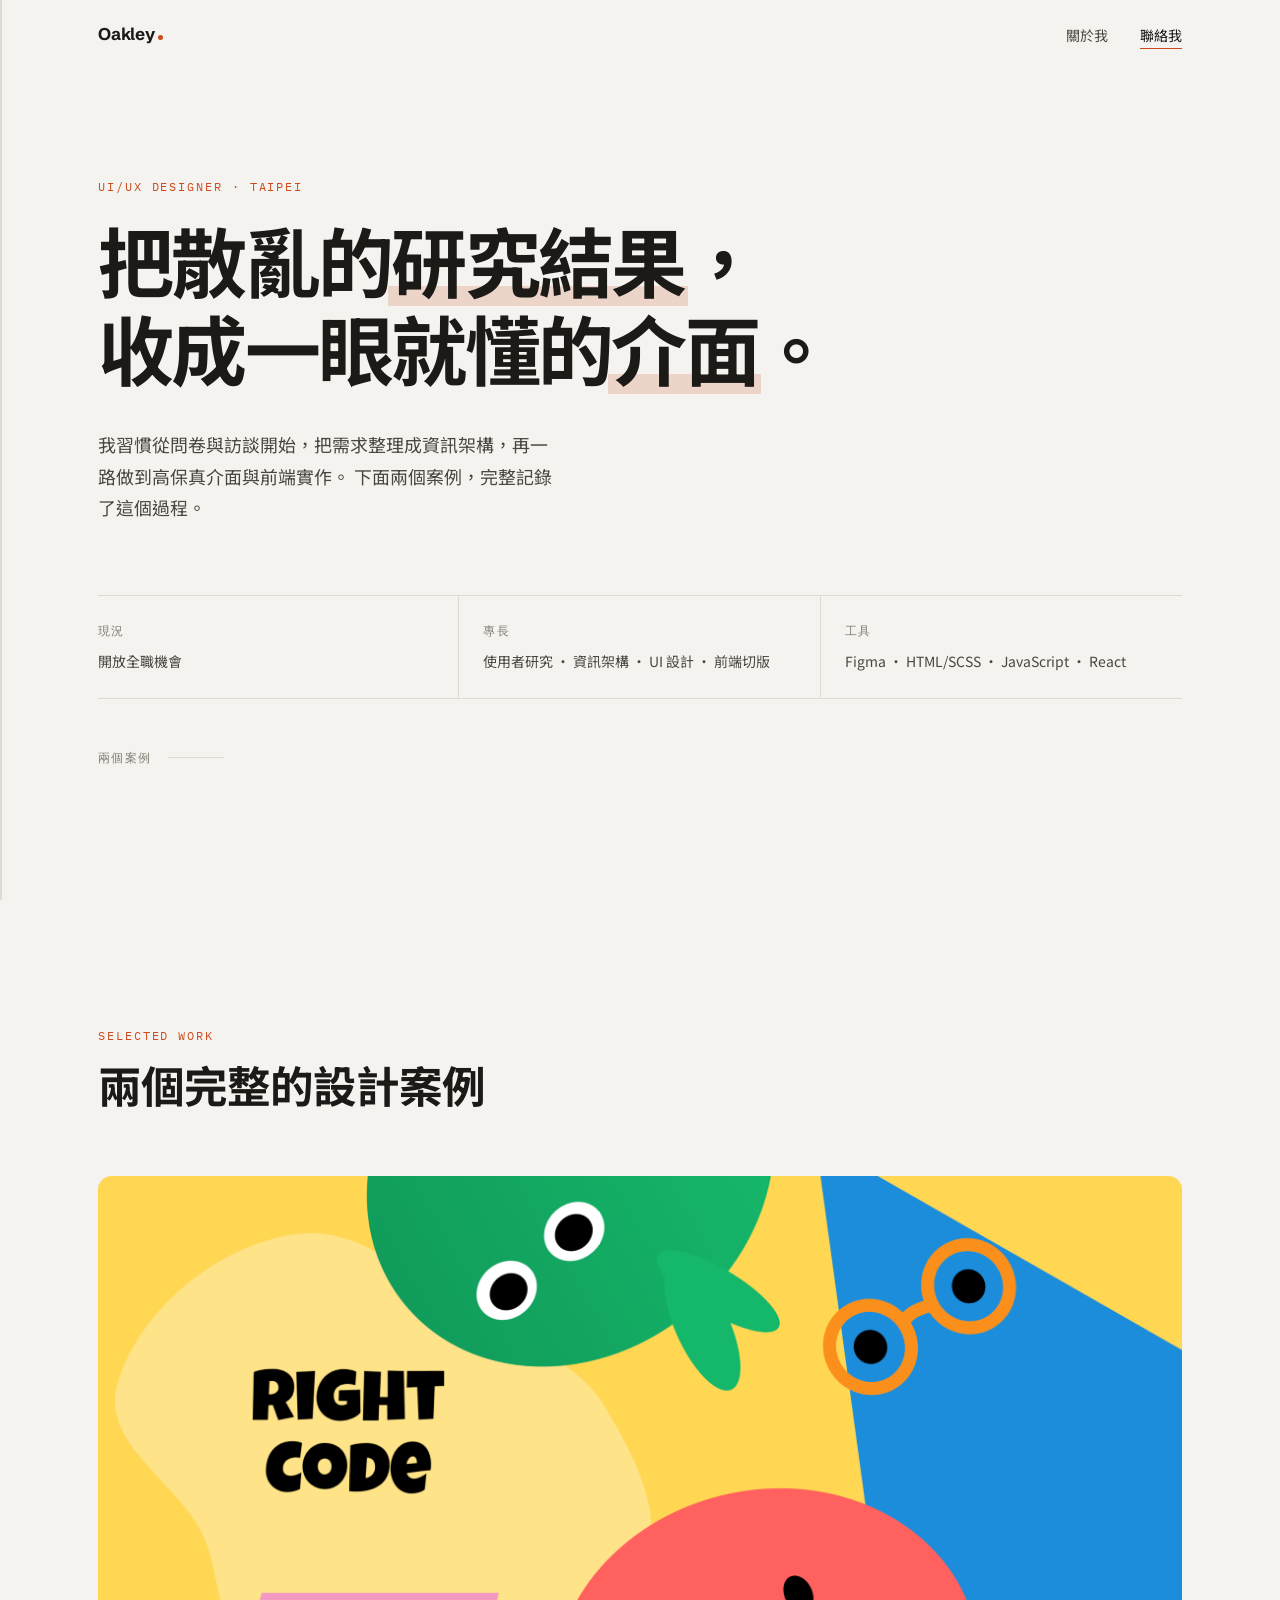
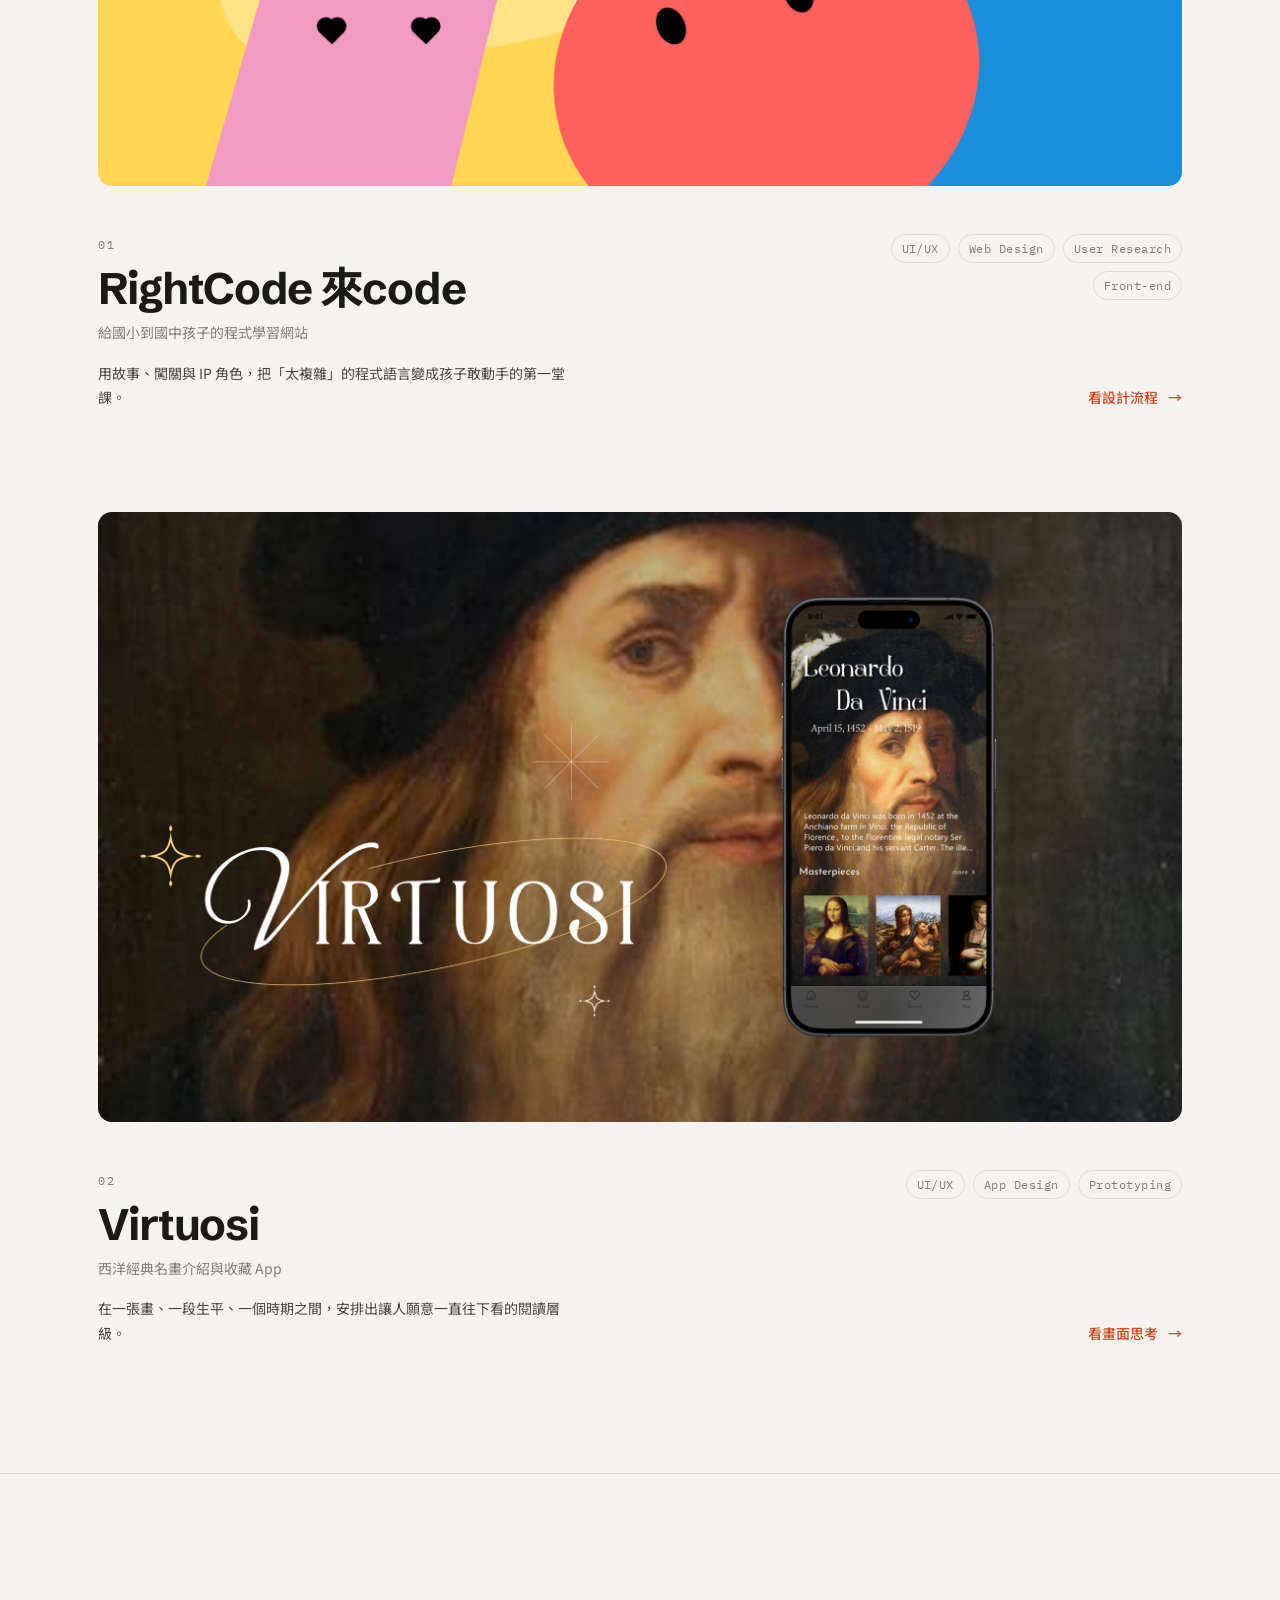
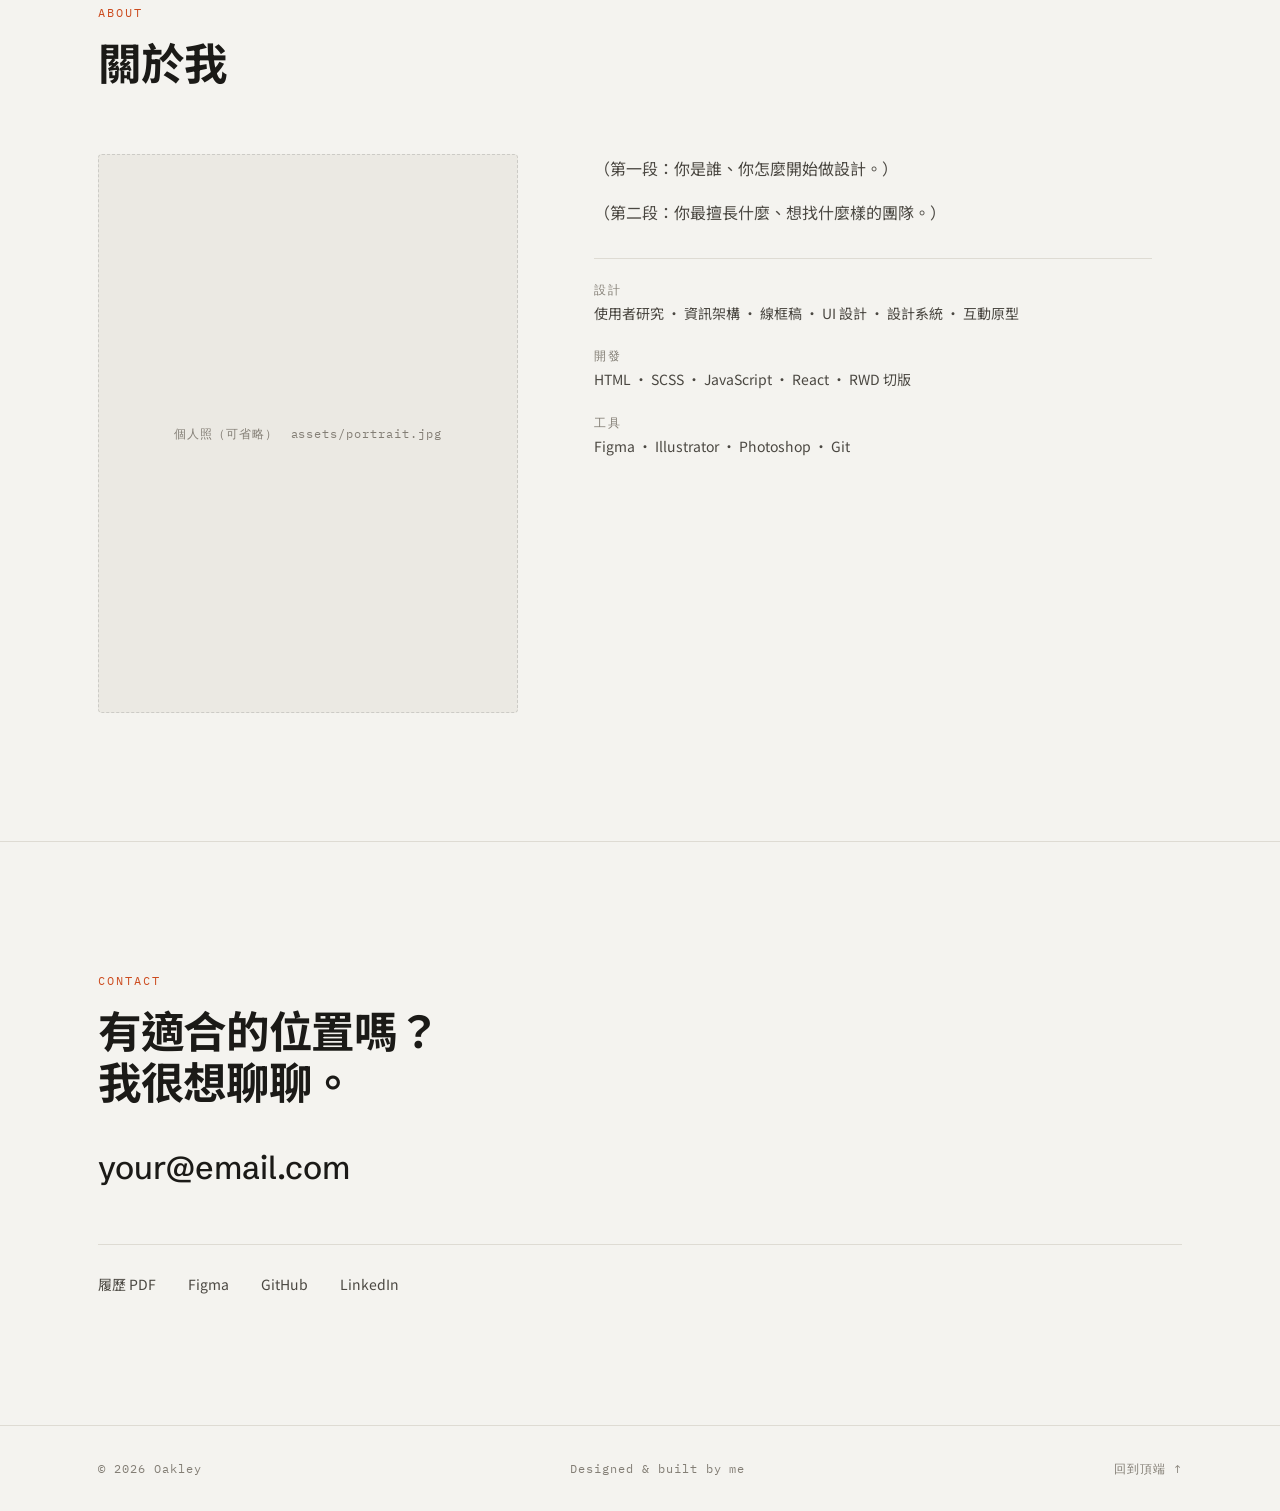
==== index.html @ 4dbbb1e9 "Initial commit: Oakley UI/UX portfolio site Co-Authored-By: Claude Sonnet 5 <noreply@anthropic.com>" ====
<!DOCTYPE html>
<html lang="zh-Hant">
<head>
<meta charset="UTF-8">
<meta name="viewport" content="width=device-width, initial-scale=1">
<title>Oakley — UI/UX Designer Portfolio</title>
<meta name="description" content="UI/UX 設計師作品集。RightCode 兒童程式學習網站、Virtuosi 世界名畫收藏 App。">

<!-- Open Graph（分享到 LINE / FB / 履歷連結時的預覽） -->
<meta property="og:title" content="Oakley — UI/UX Designer Portfolio">
<meta property="og:description" content="兩個從研究到介面的完整設計案例。">
<meta property="og:image" content="assets/og-cover.jpg">
<meta property="og:type" content="website">

<link rel="preconnect" href="https://fonts.googleapis.com">
<link rel="preconnect" href="https://fonts.gstatic.com" crossorigin>
<link href="https://fonts.googleapis.com/css2?family=IBM+Plex+Mono:wght@400;500&family=Noto+Sans+TC:wght@400;500;700&family=Schibsted+Grotesk:wght@400;500;700&display=swap" rel="stylesheet">
<link rel="stylesheet" href="styles.css">
</head>

<body id="top">

<a class="skip-link" href="#main">跳到主要內容</a>

<!-- 側邊捲動進度軌（手機版會變成頂端的細橫條） -->
<div class="rail" aria-hidden="true"><span class="rail__fill"></span></div>


<!-- ═══ 導覽列：Wordmark（回首頁）+ 關於我 + 聯絡我 ═══ -->
<header class="site-head">
  <div class="site-head__inner container">
    <a class="wordmark" href="index.html" aria-label="Oakley，回到首頁">Oakley<span class="wordmark__dot"></span></a>

    <nav class="nav" id="site-nav" aria-label="主要導覽">
      <ul class="nav__list">
        <li><a class="nav__link" href="#about">關於我</a></li>
        <li><a class="nav__link" href="#contact">聯絡我</a></li>
      </ul>
    </nav>

    <button class="nav-toggle" type="button" aria-expanded="false" aria-controls="site-nav" aria-label="開啟選單">
      <span class="nav-toggle__bar"></span>
      <span class="nav-toggle__bar"></span>
    </button>
  </div>
</header>


<main id="main">

  <!-- ═══ 01 HERO ═══ -->
  <section class="hero" id="hero">
    <div class="container">
      <p class="eyebrow">UI/UX Designer · Taipei</p>

      <h1 class="hero__title">
        把散亂的<span class="hero__em">研究結果</span>，<br>
        收成一眼就懂的<span class="hero__em">介面</span>。
      </h1>

      <p class="hero__lead">
        <!-- ✏️ 這段用你自己的話改寫，2 句話講完「你怎麼工作」 -->
        我習慣從問卷與訪談開始，把需求整理成資訊架構，再一路做到高保真介面與前端實作。
        下面兩個案例，完整記錄了這個過程。
      </p>

      <ul class="hero__meta">
        <li><span class="meta__k">現況</span><span class="meta__v">開放全職機會<!-- ✏️ --></span></li>
        <li><span class="meta__k">專長</span><span class="meta__v">使用者研究 · 資訊架構 · UI 設計 · 前端切版</span></li>
        <li><span class="meta__k">工具</span><span class="meta__v">Figma · HTML/SCSS · JavaScript · React</span></li>
      </ul>

      <a class="scroll-cue" href="#work">
        <span>兩個案例</span>
        <span class="scroll-cue__line" aria-hidden="true"></span>
      </a>
    </div>
  </section>


  <!--
    ═══ 02 專案區塊（核心）═══
    兩張大型預覽卡片，整張可點擊，直接導向獨立的專案頁。
  -->
  <section class="section work" id="work">
    <div class="container">
      <header class="section__head">
        <p class="eyebrow">Selected work</p>
        <h2 class="section__title">兩個完整的設計案例</h2>
      </header>

      <ul class="work__list">

        <!-- 卡片 1 → project-rightcode.html -->
        <li class="pcard" data-project="rightcode">
          <a class="pcard__link" href="project-rightcode.html">
            <div class="pcard__media">
              <div class="ph ph--16x9" data-ph="RightCode 首頁主視覺　assets/rightcode/hero.png">
                <img src="assets/rightcode/hero.png" alt="RightCode 首頁主視覺" loading="lazy">
              </div>
            </div>

            <div class="pcard__body">
              <div class="pcard__main">
                <p class="pcard__index">01</p>
                <h3 class="pcard__title">RightCode 來code</h3>
                <p class="pcard__sub">給國小到國中孩子的程式學習網站</p>
                <p class="pcard__desc">用故事、闖關與 IP 角色，把「太複雜」的程式語言變成孩子敢動手的第一堂課。</p>
              </div>

              <div class="pcard__aside">
                <ul class="tag-list">
                  <li class="tag">UI/UX</li>
                  <li class="tag">Web Design</li>
                  <li class="tag">User Research</li>
                  <li class="tag">Front-end</li>
                </ul>
                <span class="pcard__cta">看設計流程</span>
              </div>
            </div>
          </a>
        </li>

        <!-- 卡片 2 → project-virtuosi.html -->
        <li class="pcard" data-project="virtuosi">
          <a class="pcard__link" href="project-virtuosi.html">
            <div class="pcard__media">
              <div class="ph ph--16x9" data-ph="Virtuosi 主視覺　assets/virtuosi/hero.png">
                <img src="assets/virtuosi/hero.png" alt="Virtuosi 主視覺" loading="lazy">
              </div>
            </div>

            <div class="pcard__body">
              <div class="pcard__main">
                <p class="pcard__index">02</p>
                <h3 class="pcard__title">Virtuosi</h3>
                <p class="pcard__sub">西洋經典名畫介紹與收藏 App</p>
                <p class="pcard__desc">在一張畫、一段生平、一個時期之間，安排出讓人願意一直往下看的閱讀層級。</p>
              </div>

              <div class="pcard__aside">
                <ul class="tag-list">
                  <li class="tag">UI/UX</li>
                  <li class="tag">App Design</li>
                  <li class="tag">Prototyping</li>
                </ul>
                <span class="pcard__cta">看畫面思考</span>
              </div>
            </div>
          </a>
        </li>

      </ul>
    </div>
  </section>

 <!-- ═══ 03 關於我 ═══ -->
 <section class="section about" id="about">
  <div class="container">
    <header class="section__head">
      <p class="eyebrow">About</p>
      <h2 class="section__title">關於我</h2>
    </header>

    <div class="about__grid">
      <div class="about__portrait">
        <div class="ph ph--3x4" data-ph="個人照（可省略）　assets/portrait.jpg">
          <!-- <img src="assets/portrait.jpg" alt="Oakley"> -->
        </div>
      </div>

      <div class="about__text prose">
        <p><!-- ✏️ 第一段：你是誰、你怎麼開始做設計。 -->（第一段：你是誰、你怎麼開始做設計。）</p>
        <p><!-- ✏️ 第二段：你最擅長什麼、想找什麼樣的團隊。 -->（第二段：你最擅長什麼、想找什麼樣的團隊。）</p>

        <ul class="skill-list">
          <li class="skill-list__group">
            <h4>設計</h4>
            <p>使用者研究 · 資訊架構 · 線框稿 · UI 設計 · 設計系統 · 互動原型</p>
          </li>
          <li class="skill-list__group">
            <h4>開發</h4>
            <p>HTML · SCSS · JavaScript · React · RWD 切版</p>
          </li>
          <li class="skill-list__group">
            <h4>工具</h4>
            <p>Figma · Illustrator · Photoshop · Git</p>
          </li>
        </ul>
      </div>
    </div>
  </div>
</section>



  <!-- ═══ 04 聯絡我 ═══ -->
  <section class="section contact" id="contact">
    <div class="container">
      <p class="eyebrow">Contact</p>
      <h2 class="contact__title">有適合的位置嗎？<br>我很想聊聊。</h2>

      <a class="contact__mail" href="mailto:your@email.com">your@email.com<!-- ✏️ --></a>

      <ul class="contact__links">
        <li><a href="#" target="_blank" rel="noopener">履歷 PDF<!-- ✏️ --></a></li>
        <li><a href="#" target="_blank" rel="noopener">Figma<!-- ✏️ --></a></li>
        <li><a href="#" target="_blank" rel="noopener">GitHub<!-- ✏️ --></a></li>
        <li><a href="#" target="_blank" rel="noopener">LinkedIn<!-- ✏️ --></a></li>
      </ul>
    </div>
  </section>

</main>


<footer class="site-foot">
  <div class="container site-foot__inner">
    <p>© 2026 Oakley</p>
    <p>Designed &amp; built by me</p>
    <a class="to-top" href="#top">回到頂端 ↑</a>
  </div>
</footer>

<script src="main.js" defer></script>
</body>
</html>
---- styles.css ----
/* ============================================================
   Oakley Portfolio — styles.css
   多頁式架構：index.html / project-rightcode.html / project-virtuosi.html
   識別色：柿橘 #CC4B1E
   ============================================================ */

/* ---------- 1. Tokens ---------------------------------------- */
:root {
  /* 紙與墨 */
  --paper:        #F4F3EF;
  --paper-sunk:   #EBE9E3;
  --paper-card:   #FDFDFC;
  --ink:          #1B1A17;
  --ink-soft:     #4A4741;
  --ink-mute:     #837E75;
  --rule:         #DEDBD3;

  /* 識別色（全站唯一主色） */
  --accent:       #CC4B1E;
  --accent-ink:   #FFFFFF;

  /* 專案色：只用在進度軌與卡片 hover 的淡色疊層，
     不取代識別色。整站是白牆，畫框顏色由作品決定。 */
  --project:      var(--accent);

  --font-display: "Schibsted Grotesk", "Noto Sans TC", system-ui, sans-serif;
  --font-body:    "Noto Sans TC", "Schibsted Grotesk", system-ui, sans-serif;
  --font-mono:    "IBM Plex Mono", ui-monospace, monospace;

  --fs-display: clamp(2.5rem, 6.2vw, 4.75rem);
  --fs-h2:      clamp(1.75rem, 3.4vw, 2.75rem);
  --fs-h3:      clamp(1.375rem, 2.4vw, 2rem);
  --fs-h4:      1.125rem;
  --fs-body:    1rem;
  --fs-small:   0.875rem;
  --fs-mono:    0.75rem;

  --sp-1: 0.5rem;  --sp-2: 1rem;   --sp-3: 1.5rem;
  --sp-4: 2rem;    --sp-6: 3rem;   --sp-8: 4rem;
  --sp-12: 6rem;   --sp-16: 8rem;
  --section-y: clamp(4.5rem, 10vw, 9rem);

  --container: 1180px;
  --gutter: clamp(1.25rem, 5vw, 3rem);
  --head-h: 68px;

  --radius: 4px;
  --radius-lg: 14px;

  --ease: cubic-bezier(.22, .61, .36, 1);
  --ease-out: cubic-bezier(.16, 1, .3, 1);
  --dur: .45s;
}

[data-project="rightcode"] { --project: #228CDA; }
[data-project="virtuosi"]  { --project: #793F34; }


/* ---------- 2. Reset ----------------------------------------- */
*, *::before, *::after { box-sizing: border-box; }
* { margin: 0; }

html {
  -webkit-text-size-adjust: 100%;
  scroll-behavior: smooth;
  scroll-padding-top: calc(var(--head-h) + var(--sp-2));
}

body {
  background: var(--paper);
  color: var(--ink);
  font-family: var(--font-body);
  font-size: var(--fs-body);
  line-height: 1.75;
  -webkit-font-smoothing: antialiased;
  text-rendering: optimizeLegibility;
  overflow-x: hidden;
}

img, svg, video { display: block; max-width: 100%; height: auto; }
ul, ol { list-style: none; padding: 0; }
a { color: inherit; text-decoration: none; }
button { font: inherit; color: inherit; background: none; border: 0; cursor: pointer; }

h1, h2, h3, h4 {
  font-family: var(--font-display);
  font-weight: 700;
  line-height: 1.16;
  letter-spacing: -0.022em;
}


/* ---------- 3. Layout ---------------------------------------- */
.container {
  width: 100%;
  max-width: var(--container);
  margin-inline: auto;
  padding-inline: var(--gutter);
}

.section, .stage { padding-block: var(--section-y); }

.grid { display: grid; gap: var(--sp-4); }
@media (min-width: 768px) {
  .grid--2 { grid-template-columns: 1fr 1fr; gap: var(--sp-6); }
}

.eyebrow {
  font-family: var(--font-mono);
  font-size: var(--fs-mono);
  letter-spacing: 0.16em;
  text-transform: uppercase;
  color: var(--accent);
}

.prose { max-width: 62ch; color: var(--ink-soft); }
.prose > * + * { margin-top: var(--sp-2); }
.prose h4 {
  font-size: var(--fs-h4);
  color: var(--ink);
  margin-bottom: var(--sp-1);
}


/* ---------- 4. 側邊進度軌（signature） ------------------------ */
.rail {
  position: fixed;
  inset-block: 0;
  left: 0;
  width: 2px;
  background: var(--rule);
  z-index: 60;
  pointer-events: none;
}
.rail__fill {
  display: block;
  width: 100%;
  height: 100%;
  background: var(--project);
  transform: scaleY(var(--progress, 0));
  transform-origin: top;
  transition: background .6s var(--ease);
  will-change: transform;
}

@media (max-width: 900px) {
  .rail {
    inset-block: auto;
    top: 0; left: 0; right: 0;
    width: 100%; height: 2px;
  }
  .rail__fill {
    transform: scaleX(var(--progress, 0));
    transform-origin: left;
  }
}


/* ---------- 5. 導覽列 ---------------------------------------- */
.site-head {
  position: fixed;
  inset-inline: 0;
  top: 0;
  z-index: 50;
  border-bottom: 1px solid transparent;
  transition: background var(--dur) var(--ease), border-color var(--dur) var(--ease);
}
.site-head.is-stuck {
  background: color-mix(in srgb, var(--paper) 88%, transparent);
  backdrop-filter: blur(14px);
  -webkit-backdrop-filter: blur(14px);
  border-bottom-color: var(--rule);
}

.site-head__inner {
  height: var(--head-h);
  display: flex;
  align-items: center;
  justify-content: space-between;
  gap: var(--sp-3);
}

.wordmark {
  font-family: var(--font-display);
  font-weight: 700;
  font-size: 1.0625rem;
  letter-spacing: -0.01em;
  display: inline-flex;
  align-items: baseline;
  gap: 3px;
}
.wordmark__dot {
  width: 5px; height: 5px;
  border-radius: 50%;
  background: var(--accent);
  transition: transform var(--dur) var(--ease-out);
}
.wordmark:hover .wordmark__dot { transform: translateY(-4px) scale(1.3); }

.nav__list { display: flex; gap: var(--sp-4); }

.nav__link {
  position: relative;
  font-size: var(--fs-small);
  color: var(--ink-soft);
  padding-block: 4px;
  transition: color .3s var(--ease);
}
.nav__link::after {
  content: "";
  position: absolute;
  left: 0; bottom: 0;
  width: 100%; height: 1px;
  background: currentColor;
  transform: scaleX(0);
  transform-origin: right;
  transition: transform .4s var(--ease-out);
}
.nav__link:hover { color: var(--ink); }
.nav__link:hover::after { transform: scaleX(1); transform-origin: left; }
.nav__link.is-active { color: var(--ink); }
.nav__link.is-active::after { transform: scaleX(1); background: var(--accent); }

.nav-toggle { display: none; width: 40px; height: 40px; margin-right: -8px; position: relative; }
.nav-toggle__bar {
  position: absolute;
  left: 9px;
  width: 22px; height: 1.5px;
  background: var(--ink);
  transition: transform .4s var(--ease-out);
}
.nav-toggle__bar:nth-child(1) { top: 17px; }
.nav-toggle__bar:nth-child(2) { top: 23px; }
.nav-toggle[aria-expanded="true"] .nav-toggle__bar:nth-child(1) { transform: translateY(3px) rotate(45deg); }
.nav-toggle[aria-expanded="true"] .nav-toggle__bar:nth-child(2) { transform: translateY(-3px) rotate(-45deg); }

@media (max-width: 700px) {
  .nav-toggle { display: block; }
  .nav {
    position: fixed;
    inset: var(--head-h) 0 auto 0;
    background: var(--paper);
    border-bottom: 1px solid var(--rule);
    padding: var(--sp-2) var(--gutter) var(--sp-4);
    clip-path: inset(0 0 100% 0);
    transition: clip-path .5s var(--ease-out);
  }
  .nav.is-open { clip-path: inset(0 0 0 0); }
  .nav__list { flex-direction: column; gap: 0; }
  .nav__link {
    display: block;
    font-size: 1.25rem;
    font-family: var(--font-display);
    font-weight: 500;
    padding-block: var(--sp-2);
    border-bottom: 1px solid var(--rule);
  }
  .nav__link::after { display: none; }
}

/* 專案頁的「← 回到首頁」 */
.back-link {
  display: inline-flex;
  align-items: center;
  gap: 10px;
  font-size: var(--fs-small);
  color: var(--ink-soft);
  transition: color .3s var(--ease);
}
.back-link__arrow {
  display: inline-block;
  transition: transform .4s var(--ease-out);
}
.back-link:hover { color: var(--ink); }
.back-link:hover .back-link__arrow { transform: translateX(-5px); }

.head-tail {
  font-family: var(--font-mono);
  font-size: var(--fs-mono);
  letter-spacing: .14em;
  text-transform: uppercase;
  color: var(--ink-mute);
}
@media (max-width: 560px) { .head-tail { display: none; } }


/* ---------- 6. Hero（首頁） ---------------------------------- */
.hero {
  padding-top: calc(var(--head-h) + clamp(3rem, 12vh, 7rem));
  padding-bottom: var(--section-y);
}

.hero__title {
  font-size: var(--fs-display);
  margin-top: var(--sp-3);
  max-width: 16ch;
  letter-spacing: -0.035em;
  position: relative;
  z-index: 0;
}

.hero__em { position: relative; white-space: nowrap; }
.hero__em::after {
  content: "";
  position: absolute;
  left: -.04em; right: -.04em;
  bottom: .08em;
  height: .26em;
  background: var(--accent);
  opacity: .18;
  z-index: -1;
}

.hero__lead {
  margin-top: var(--sp-4);
  max-width: 46ch;
  color: var(--ink-soft);
  font-size: clamp(1rem, 1.4vw, 1.125rem);
}

.hero__meta {
  margin-top: clamp(2.5rem, 6vw, 4.5rem);
  border-top: 1px solid var(--rule);
}
.hero__meta li {
  display: grid;
  grid-template-columns: 5.5rem 1fr;
  gap: var(--sp-2);
  align-items: baseline;
  padding-block: var(--sp-2);
  border-bottom: 1px solid var(--rule);
}
.meta__k {
  font-family: var(--font-mono);
  font-size: var(--fs-mono);
  letter-spacing: .1em;
  text-transform: uppercase;
  color: var(--ink-mute);
}
.meta__v { font-size: var(--fs-small); color: var(--ink-soft); }

@media (min-width: 900px) {
  .hero__meta {
    display: grid;
    grid-template-columns: repeat(3, 1fr);
    border-bottom: 1px solid var(--rule);
  }
  .hero__meta li {
    grid-template-columns: 1fr;
    gap: var(--sp-1);
    border-bottom: 0;
    border-right: 1px solid var(--rule);
    padding: var(--sp-3) var(--sp-3) var(--sp-3) 0;
  }
  .hero__meta li + li { padding-left: var(--sp-3); }
  .hero__meta li:last-child { border-right: 0; }
}

.scroll-cue {
  display: inline-flex;
  align-items: center;
  gap: var(--sp-2);
  margin-top: var(--sp-6);
  font-family: var(--font-mono);
  font-size: var(--fs-mono);
  letter-spacing: .12em;
  text-transform: uppercase;
  color: var(--ink-mute);
  transition: color .3s var(--ease);
}
.scroll-cue__line {
  width: 56px; height: 1px;
  background: var(--rule);
  position: relative;
  overflow: hidden;
}
.scroll-cue__line::after {
  content: "";
  position: absolute; inset: 0;
  background: var(--accent);
  transform: translateX(-100%);
  animation: cue 2.6s var(--ease) infinite;
}
.scroll-cue:hover { color: var(--ink); }
@keyframes cue {
  0%   { transform: translateX(-100%); }
  55%  { transform: translateX(0); }
  100% { transform: translateX(100%); }
}


/* ---------- 7. 區塊標題 -------------------------------------- */
.section__head { margin-bottom: clamp(2.5rem, 5vw, 4rem); }
.section__title { font-size: var(--fs-h2); margin-top: var(--sp-2); }


/* ---------- 8. 首頁：大型專案預覽卡片 ------------------------ */
.work__list { display: grid; gap: clamp(3.5rem, 8vw, 7rem); }

.pcard { position: relative; }

.pcard__link {
  display: block;
  /* 讓整張卡片都可點擊 */
}

/* 圖片區：寬幅、電影感 */
.pcard__media {
  position: relative;
  overflow: hidden;
  border-radius: var(--radius-lg);
  background: var(--paper-sunk);
}
.pcard__media::after {
  content: "";
  position: absolute; inset: 0;
  background: var(--project);
  opacity: 0;
  mix-blend-mode: multiply;
  transition: opacity .55s var(--ease);
  pointer-events: none;
}
.pcard__media > * {
  transition: transform .85s var(--ease-out);
  will-change: transform;
}

/* 文字列：左邊編號＋標題，右邊標籤＋箭頭 */
.pcard__body {
  display: grid;
  gap: var(--sp-3);
  padding-top: var(--sp-3);
  margin-top: var(--sp-3);
}
@media (min-width: 860px) {
  .pcard__body {
    /* 固定比例，不用 auto——auto 會讓欄寬跟著各卡自己的標籤數量跑，
       兩張卡片的欄位切分就會對不齊。 */
    grid-template-columns: minmax(0, 2fr) minmax(0, 1fr);
    align-items: stretch;
    gap: var(--sp-6);
  }
  /* 標籤靠上、CTA 靠下，兩張卡片的箭頭才會落在同一條水平線上 */
  .pcard__aside {
    display: flex;
    flex-direction: column;
    align-items: flex-end;
    justify-content: space-between;
    text-align: right;
  }
}

.pcard__index {
  font-family: var(--font-mono);
  font-size: var(--fs-mono);
  letter-spacing: .14em;
  color: var(--ink-mute);
  transition: color .4s var(--ease);
}
.pcard__title {
  font-size: clamp(1.75rem, 3.6vw, 2.75rem);
  margin-top: var(--sp-1);
  letter-spacing: -0.03em;
}
.pcard__sub {
  font-size: var(--fs-small);
  color: var(--ink-mute);
  margin-top: 6px;
}
.pcard__desc {
  margin-top: var(--sp-2);
  color: var(--ink-soft);
  font-size: var(--fs-small);
  /* 用 em 不用 ch：ch 是「0」的字寬，中文字體下會比預期窄很多，
     44ch 實際只有 24 個中文字，卡片左欄會空一大半。1em ≈ 1 個中文字。 */
  max-width: 34em;
}

.tag-list {
  display: flex;
  flex-wrap: wrap;
  gap: var(--sp-1);
}
@media (min-width: 860px) { .tag-list { justify-content: flex-end; } }
.tag {
  font-family: var(--font-mono);
  font-size: var(--fs-mono);
  letter-spacing: .04em;
  color: var(--ink-mute);
  border: 1px solid var(--rule);
  border-radius: 999px;
  padding: 3px 10px;
  white-space: nowrap;
  transition: border-color .4s var(--ease), color .4s var(--ease);
}

.pcard__cta {
  display: inline-flex;
  align-items: center;
  gap: 10px;
  margin-top: var(--sp-3);
  font-size: var(--fs-small);
  font-weight: 500;
  color: var(--accent);
}
.pcard__cta::after {
  content: "→";
  transition: transform .45s var(--ease-out);
}

/* 微互動：五件事同時發生，但每件幅度都很小 */
@media (hover: hover) {
  .pcard__link:hover .pcard__media > * { transform: scale(1.04); }
  .pcard__link:hover .pcard__media::after { opacity: .08; }
  .pcard__link:hover .pcard__index { color: var(--project); }
  .pcard__link:hover .pcard__cta::after { transform: translateX(7px); }
  .pcard__link:hover .tag {
    border-color: color-mix(in srgb, var(--project) 40%, var(--rule));
    color: var(--ink-soft);
  }
}
.pcard__link:focus-visible { outline-offset: 8px; }


/* ---------- 9. 按鈕 ------------------------------------------ */
.btn-row {
  display: flex;
  flex-wrap: wrap;
  gap: var(--sp-2);
  margin-top: var(--sp-4);
}

.btn {
  position: relative;
  display: inline-flex;
  align-items: center;
  gap: 8px;
  padding: 0.75rem 1.5rem;
  border-radius: 999px;
  font-size: var(--fs-small);
  font-weight: 500;
  overflow: hidden;
  isolation: isolate;
  transition: color .4s var(--ease), border-color .4s var(--ease), transform .3s var(--ease-out);
}
.btn::before {
  content: "";
  position: absolute; inset: 0;
  background: var(--ink);
  transform: translateY(101%);
  transition: transform .5s var(--ease-out);
  z-index: -1;
}

.btn--ghost { background: var(--accent); color: var(--accent-ink); }
.btn--solid { border: 1px solid var(--rule); color: var(--ink); }

@media (hover: hover) {
  .btn:hover::before { transform: translateY(0); }
  .btn:hover { color: var(--paper); border-color: transparent; }
  .btn:active { transform: scale(.98); }
}


/* ---------- 10. 關於我 --------------------------------------- */
.about { border-top: 1px solid var(--rule); }

.about__grid { display: grid; gap: var(--sp-6); }
@media (min-width: 860px) {
  .about__grid { grid-template-columns: 5fr 7fr; gap: clamp(3rem, 6vw, 5rem); }
}

.skill-list {
  display: grid;
  gap: var(--sp-3);
  margin-top: var(--sp-4);
  border-top: 1px solid var(--rule);
  padding-top: var(--sp-3);
}
.skill-list__group h4 {
  font-family: var(--font-mono);
  font-size: var(--fs-mono);
  font-weight: 500;
  letter-spacing: .14em;
  text-transform: uppercase;
  color: var(--ink-mute);
  margin-bottom: 4px;
}
.skill-list__group p { font-size: var(--fs-small); color: var(--ink-soft); }


/* ---------- 11. 聯絡 ----------------------------------------- */
.contact { border-top: 1px solid var(--rule); }
.contact__title {
  font-size: var(--fs-h2);
  margin-top: var(--sp-2);
  letter-spacing: -0.03em;
}
.contact__mail {
  display: inline-block;
  margin-top: var(--sp-4);
  font-family: var(--font-display);
  font-size: clamp(1.25rem, 3vw, 2rem);
  font-weight: 500;
  position: relative;
}
.contact__mail::after {
  content: "";
  position: absolute;
  left: 0; bottom: -2px;
  width: 100%; height: 1px;
  background: var(--accent);
  transform: scaleX(0);
  transform-origin: right;
  transition: transform .5s var(--ease-out);
}
.contact__mail:hover::after { transform: scaleX(1); transform-origin: left; }

.contact__links {
  display: flex;
  flex-wrap: wrap;
  gap: var(--sp-4);
  margin-top: var(--sp-6);
  padding-top: var(--sp-3);
  border-top: 1px solid var(--rule);
}
.contact__links a {
  font-size: var(--fs-small);
  color: var(--ink-soft);
  transition: color .3s var(--ease);
}
.contact__links a:hover { color: var(--accent); }


/* ---------- 12. 頁尾 ----------------------------------------- */
.site-foot {
  border-top: 1px solid var(--rule);
  padding-block: var(--sp-4);
}
.site-foot__inner {
  display: flex;
  flex-wrap: wrap;
  gap: var(--sp-2) var(--sp-4);
  align-items: center;
  justify-content: space-between;
  font-family: var(--font-mono);
  font-size: var(--fs-mono);
  letter-spacing: .08em;
  color: var(--ink-mute);
}
.to-top { transition: color .3s var(--ease); }
.to-top:hover { color: var(--accent); }


/* ============================================================
   13. 專案頁：頁首與階段骨架
   ============================================================ */
.page-hero {
  padding-top: calc(var(--head-h) + clamp(2.5rem, 9vh, 5rem));
  padding-bottom: var(--sp-8);
}
.page-hero__title {
  font-size: var(--fs-display);
  margin-top: var(--sp-3);
  letter-spacing: -0.035em;
}
.page-hero__tagline {
  margin-top: var(--sp-2);
  color: var(--ink-soft);
  font-size: clamp(1rem, 1.6vw, 1.25rem);
  max-width: 46ch;
}
.page-hero__cover { margin-top: clamp(2rem, 5vw, 3.5rem); }

/* 事實欄 */
.factbar {
  display: grid;
  grid-template-columns: repeat(2, 1fr);
  margin-top: clamp(2rem, 5vw, 3rem);
  border-top: 1px solid var(--rule);
  border-bottom: 1px solid var(--rule);
}
@media (min-width: 860px) { .factbar { grid-template-columns: repeat(4, 1fr); } }
.factbar__item {
  padding: var(--sp-3) var(--sp-3) var(--sp-3) 0;
  border-right: 1px solid var(--rule);
}
.factbar__item + .factbar__item { padding-left: var(--sp-3); }
.factbar__item:nth-child(2n) { border-right: 0; }
@media (min-width: 860px) {
  .factbar__item:nth-child(2n) { border-right: 1px solid var(--rule); }
  .factbar__item:last-child { border-right: 0; }
}
.factbar dt {
  font-family: var(--font-mono);
  font-size: var(--fs-mono);
  letter-spacing: .1em;
  text-transform: uppercase;
  color: var(--ink-mute);
}
.factbar dd { font-size: var(--fs-small); color: var(--ink-soft); margin-top: 4px; }

/* 階段區塊 */
.stage { border-top: 1px solid var(--rule); }
.stage__head { margin-bottom: clamp(2rem, 4vw, 3rem); }
.stage__num {
  font-family: var(--font-mono);
  font-size: var(--fs-mono);
  letter-spacing: .14em;
  color: var(--accent);
}
.stage__title { font-size: var(--fs-h3); margin-top: var(--sp-1); }
.stage__lead {
  margin-top: var(--sp-2);
  color: var(--ink-soft);
  max-width: 52ch;
}

/* 頁尾導覽（上一個／下一個專案） */
.page-nav {
  border-top: 1px solid var(--rule);
  padding-block: clamp(3rem, 7vw, 5rem);
}
.page-nav__inner {
  display: flex;
  flex-wrap: wrap;
  gap: var(--sp-3);
  align-items: center;
  justify-content: space-between;
}
.page-nav__next {
  font-family: var(--font-display);
  font-size: var(--fs-h3);
  font-weight: 700;
  letter-spacing: -0.025em;
  display: inline-flex;
  align-items: center;
  gap: var(--sp-2);
}
.page-nav__next::after {
  content: "→";
  font-size: .7em;
  transition: transform .45s var(--ease-out);
}
.page-nav__next:hover::after { transform: translateX(8px); }


/* ============================================================
   14. 專案頁內容元件
   ============================================================ */

/* 數據列 */
.stat-row {
  display: grid;
  gap: var(--sp-3);
  margin-top: var(--sp-6);
  border-top: 1px solid var(--rule);
}
@media (min-width: 700px) {
  .stat-row { grid-template-columns: repeat(3, 1fr); gap: 0; }
  .stat { border-right: 1px solid var(--rule); padding-right: var(--sp-3); }
  .stat + .stat { padding-left: var(--sp-3); }
  .stat:last-child { border-right: 0; }
}
.stat { padding-top: var(--sp-3); }
.stat__num {
  font-family: var(--font-display);
  font-size: clamp(2.25rem, 5vw, 3.5rem);
  font-weight: 700;
  line-height: 1;
  letter-spacing: -0.04em;
  color: var(--accent);
}
.stat__label {
  margin-top: var(--sp-1);
  font-size: var(--fs-small);
  color: var(--ink-soft);
}

/* 引言 */
.pull-quote {
  margin-top: var(--sp-6);
  padding-left: var(--sp-3);
  border-left: 2px solid var(--accent);
  font-family: var(--font-display);
  font-size: clamp(1.25rem, 2.6vw, 1.75rem);
  font-weight: 500;
  line-height: 1.5;
  letter-spacing: -0.02em;
  max-width: 30ch;
}

/* 圖說 */
.figure { margin-block: var(--sp-4); }
.figure--wide { margin-block: clamp(2rem, 5vw, 3.5rem); }
figcaption {
  font-size: var(--fs-small);
  color: var(--ink-mute);
  margin-top: var(--sp-2);
  max-width: 62ch;
}
.figcap__tag {
  font-family: var(--font-mono);
  font-size: var(--fs-mono);
  letter-spacing: .1em;
  text-transform: uppercase;
  border: 1px solid var(--rule);
  border-radius: 999px;
  padding: 2px 8px;
  margin-right: 8px;
  color: var(--ink-mute);
}
.figcap__tag--on {
  border-color: var(--accent);
  color: var(--accent);
}

/* 人物誌 */
.persona {
  display: grid;
  gap: var(--sp-3);
  padding-top: var(--sp-3);
  border-top: 1px solid var(--rule);
}
@media (min-width: 560px) {
  .persona { grid-template-columns: 96px 1fr; gap: var(--sp-3); }
}
.persona__avatar { border-radius: 50%; overflow: hidden; }
.persona__avatar::after { font-size: 10px; }
.persona__name { font-size: var(--fs-h4); }
.persona__role { font-size: var(--fs-small); color: var(--ink-mute); }
.persona__points {
  margin-top: var(--sp-2);
  display: grid;
  gap: 6px;
  font-size: var(--fs-small);
  color: var(--ink-soft);
}
.persona__points li { padding-left: 1.1em; position: relative; }
.persona__points li::before {
  content: "—";
  position: absolute;
  left: 0;
  color: var(--ink-mute);
}

/* 設計原則三支柱 */
.pillars { display: grid; gap: var(--sp-4); margin-top: var(--sp-6); }
@media (min-width: 860px) { .pillars { grid-template-columns: repeat(3, 1fr); gap: var(--sp-6); } }
.pillar { padding-top: var(--sp-3); border-top: 1px solid var(--rule); }
.pillar__num {
  font-family: var(--font-mono);
  font-size: var(--fs-mono);
  letter-spacing: .14em;
  color: var(--accent);
}
.pillar__title { font-size: var(--fs-h4); margin-block: var(--sp-1) var(--sp-2); }
.pillar p { font-size: var(--fs-small); color: var(--ink-soft); }

/* 初版 vs 定版 */
.compare { display: grid; gap: var(--sp-4); }
@media (min-width: 768px) { .compare { grid-template-columns: 1fr 1fr; gap: var(--sp-6); } }

/* 四次改版：橫向並列 */
.iteration {
  display: grid;
  gap: var(--sp-3);
  margin-top: var(--sp-4);
  /* 手機用 2×2，四個版本仍在同一個畫面裡可以互相比較；
     單欄堆疊會變成近 5000px 的捲動，反而看不出演進。 */
  grid-template-columns: 1fr 1fr;
}
@media (min-width: 700px) { .iteration { grid-template-columns: repeat(4, 1fr); } }
.iteration__step { display: flex; flex-direction: column; }
.iteration__label {
  font-family: var(--font-mono);
  font-size: var(--fs-mono);
  letter-spacing: .14em;
  text-transform: uppercase;
  color: var(--accent);
  margin-top: var(--sp-2);
}
.iteration__note {
  font-size: var(--fs-small);
  color: var(--ink-soft);
  margin-top: 6px;
}

/* 最終介面圖廊 */
.gallery { display: grid; gap: var(--sp-4); }
@media (min-width: 768px) {
  .gallery { grid-template-columns: 1fr 1fr; gap: var(--sp-6); }
  .gallery__item--wide { grid-column: 1 / -1; }
}
.gallery .figure { margin: 0; }

/* 資訊層級標註對照（Virtuosi 核心版型） */
.anno {
  display: grid;
  gap: var(--sp-4);
  padding-block: clamp(2rem, 5vw, 3.5rem);
  border-top: 1px solid var(--rule);
}
@media (min-width: 860px) {
  .anno {
    grid-template-columns: minmax(0, 5fr) minmax(0, 7fr);
    gap: clamp(2.5rem, 5vw, 4.5rem);
    align-items: center;
  }
  /* 反向時同步對調欄寬，手機截圖才不會跑到寬的那一欄 */
  .anno--reverse { grid-template-columns: minmax(0, 7fr) minmax(0, 5fr); }
  .anno--reverse .anno__media { order: 2; }
}
.anno__media { max-width: 320px; }
@media (min-width: 860px) { .anno__media { max-width: 380px; } }
.anno__title { font-size: var(--fs-h4); margin-bottom: var(--sp-3); }
.anno__list { display: grid; gap: var(--sp-3); }
.anno__list li {
  display: grid;
  grid-template-columns: 26px 1fr;
  gap: var(--sp-2);
  align-items: start;
  font-size: var(--fs-small);
  color: var(--ink-soft);
}
.anno__n {
  display: grid;
  place-items: center;
  width: 24px; height: 24px;
  border-radius: 50%;
  border: 1px solid var(--accent);
  color: var(--accent);
  font-family: var(--font-mono);
  font-size: 11px;
  line-height: 1;
  margin-top: 3px;
}
.anno__list strong { color: var(--ink); font-weight: 500; }

/* 功能特色列 */
.feature-row { display: grid; gap: var(--sp-4); margin-top: var(--sp-6); }
@media (min-width: 860px) { .feature-row { grid-template-columns: repeat(3, 1fr); gap: var(--sp-6); } }
.feature { padding-top: var(--sp-3); border-top: 1px solid var(--rule); }
.feature h4 { font-size: var(--fs-h4); margin-bottom: var(--sp-1); }
.feature p { font-size: var(--fs-small); color: var(--ink-soft); }

/* 色票 */
.swatches {
  display: flex;
  flex-wrap: wrap;
  gap: var(--sp-3);
  margin-top: var(--sp-4);
}
.swatch { display: grid; gap: var(--sp-1); }
.swatch__chip {
  display: block;
  width: 84px; height: 84px;
  border-radius: var(--radius);
  background: var(--sw);
  border: 1px solid color-mix(in srgb, var(--ink) 10%, transparent);
}
.swatch__hex {
  font-family: var(--font-mono);
  font-size: var(--fs-mono);
  color: var(--ink-mute);
  letter-spacing: .04em;
}

.subhead {
  font-size: var(--fs-h4);
  margin-top: var(--sp-6);
  margin-bottom: var(--sp-2);
}


/* ---- 互動原型（Figma embed，點擊才載入）-------------------- */
.proto {
  position: relative;
  width: 100%;
  max-width: 440px;
  margin: var(--sp-6) auto 0;
  /* 實測 460×900 時手機幾乎填滿 Figma 的檢視框，黑邊最少 */
  aspect-ratio: 1 / 1.96;
  border-radius: var(--radius-lg);
  overflow: hidden;
  background: var(--ink);
}

.proto iframe {
  display: block;
  width: 100%;
  height: 100%;
  border: 0;
}

.proto__launch {
  position: absolute;
  inset: 0;
  padding: 0;
  display: block;
  cursor: pointer;
  overflow: hidden;
}
.proto__poster {
  position: absolute;
  inset: 0;
  width: 100%;
  height: 100%;
  object-fit: cover;
  transition: transform .7s var(--ease-out), filter .5s var(--ease);
  filter: saturate(.9) brightness(.86);
}
.proto__overlay {
  position: absolute;
  inset: 0;
  display: grid;
  place-content: center;
  justify-items: center;
  gap: 6px;
  color: #fff;
  text-shadow: 0 1px 12px rgb(0 0 0 / .5);
}
.proto__play {
  width: 58px; height: 58px;
  border-radius: 50%;
  border: 1.5px solid rgb(255 255 255 / .85);
  background: rgb(0 0 0 / .28);
  backdrop-filter: blur(3px);
  -webkit-backdrop-filter: blur(3px);
  display: grid;
  place-items: center;
  margin-bottom: var(--sp-1);
  transition: transform .45s var(--ease-out), background .45s var(--ease);
}
/* 用 CSS 畫三角形，不依賴字型或圖檔 */
.proto__play::after {
  content: "";
  border-style: solid;
  border-width: 9px 0 9px 14px;
  border-color: transparent transparent transparent #fff;
  margin-left: 4px;
}
.proto__label { font-size: var(--fs-small); font-weight: 500; }
.proto__note {
  font-family: var(--font-mono);
  font-size: 11px;
  letter-spacing: .08em;
  opacity: .8;
}

@media (hover: hover) {
  .proto__launch:hover .proto__poster { transform: scale(1.04); filter: saturate(1) brightness(.78); }
  .proto__launch:hover .proto__play { transform: scale(1.08); background: rgb(0 0 0 / .42); }
}
.proto__launch:focus-visible { outline: 2px solid var(--accent); outline-offset: -4px; }

/* 字型清單：規範圖的文字版，補上「實際用在哪裡」 */
.fontlist {
  margin-top: var(--sp-3);
  border-top: 1px solid var(--rule);
}
.fontlist__row {
  display: grid;
  gap: var(--sp-1);
  padding-block: var(--sp-3);
  border-bottom: 1px solid var(--rule);
  align-items: baseline;
}
@media (min-width: 700px) {
  .fontlist__row { grid-template-columns: 16rem 1fr; gap: var(--sp-4); }
}
.fontlist dt {
  font-family: var(--font-mono);
  font-size: var(--fs-small);
  letter-spacing: .02em;
  color: var(--ink);
}
.fontlist dd { font-size: var(--fs-small); color: var(--ink-soft); }


/* ============================================================
   15. 圖片佔位框（換上真圖後可刪掉 .ph 相關樣式）
   ============================================================ */
.ph {
  position: relative;
  background: var(--paper-sunk);
  display: grid;
  place-items: center;
  border-radius: var(--radius);
  outline: 1px dashed color-mix(in srgb, var(--ink) 14%, transparent);
  outline-offset: -1px;
}
.ph::after {
  content: attr(data-ph);
  font-family: var(--font-mono);
  font-size: var(--fs-mono);
  color: var(--ink-mute);
  letter-spacing: .08em;
  padding: 0 1rem;
  text-align: center;
}
.pcard__media .ph { border-radius: 0; outline: 0; }
.ph--1x1{aspect-ratio:1/1} .ph--3x4{aspect-ratio:3/4} .ph--4x3{aspect-ratio:4/3}
.ph--9x16{aspect-ratio:9/16} .ph--16x9{aspect-ratio:16/9}
.ph--16x10{aspect-ratio:16/10} .ph--21x9{aspect-ratio:21/9}

/* 手機 mockup：760×1559，含機身外框且四周透明。
   比例要用原尺寸，並用 contain，才不會把機身邊緣切掉。 */
.ph--phone { aspect-ratio: 760 / 1559; }
/* 提高一級：.ph > img 的 cover 定義在後面，同權重會蓋掉這裡 */
.ph.ph--phone > img { object-fit: contain; }

/* ---- 放進真實圖片後 ----------------------------------------
   圖片填滿佔位框；框裡有圖時就把虛線與說明文字關掉。
   還沒放圖的位置（Virtuosi）仍然顯示原本的佔位框，
   兩種狀態可以並存，不必一次補齊所有圖。
   ------------------------------------------------------------ */
.ph > img {
  position: absolute;
  inset: 0;
  width: 100%;
  height: 100%;
  object-fit: cover;
  border-radius: inherit;
}
.ph:has(img) { background: none; outline: 0; }
.ph:has(img)::after { content: none; }

/* 四次改版：整頁截圖的比例各不相同（0.24–0.32），
   套固定比例會把畫面裁掉。改成等高、寬度隨原圖，
   四個版本才能在同一條水平線上比較整頁的演進。 */
/* 等高的框 + contain 置中：四個版本的上下緣完全對齊。
   高度取 62vw，桌機時剛好讓最寬的版本（0.32）填滿欄寬。
   （不用 height:100%，因為它在置中的 grid item 上不會解析成父層高度） */
.ph--shot {
  aspect-ratio: auto;
  height: clamp(420px, 62vw, 800px);
}
.ph--shot > img { object-fit: contain; }

/* .ph 的圓角在後面定義，會蓋掉前面的 .persona__avatar（同權重、後者勝），
   這裡提高一級把人物誌的圓形拿回來 */
.ph.persona__avatar { border-radius: 50%; }


/* ---------- 16. 進場動畫 ------------------------------------- */
[data-reveal] {
  opacity: 0;
  transform: translateY(22px);
  transition: opacity .8s var(--ease-out), transform .8s var(--ease-out);
}
[data-reveal].is-in { opacity: 1; transform: none; }


/* ---------- 17. 無障礙 --------------------------------------- */
.skip-link {
  position: absolute; left: -9999px;
  background: var(--ink); color: var(--paper);
  padding: var(--sp-1) var(--sp-2);
  border-radius: var(--radius);
}
.skip-link:focus { left: var(--sp-2); top: var(--sp-2); z-index: 100; }

:focus-visible { outline: 2px solid var(--accent); outline-offset: 3px; }

@media (prefers-reduced-motion: reduce) {
  html { scroll-behavior: auto; }
  *, *::before, *::after {
    animation-duration: .01ms !important;
    animation-iteration-count: 1 !important;
    transition-duration: .01ms !important;
  }
  [data-reveal] { opacity: 1; transform: none; }
}
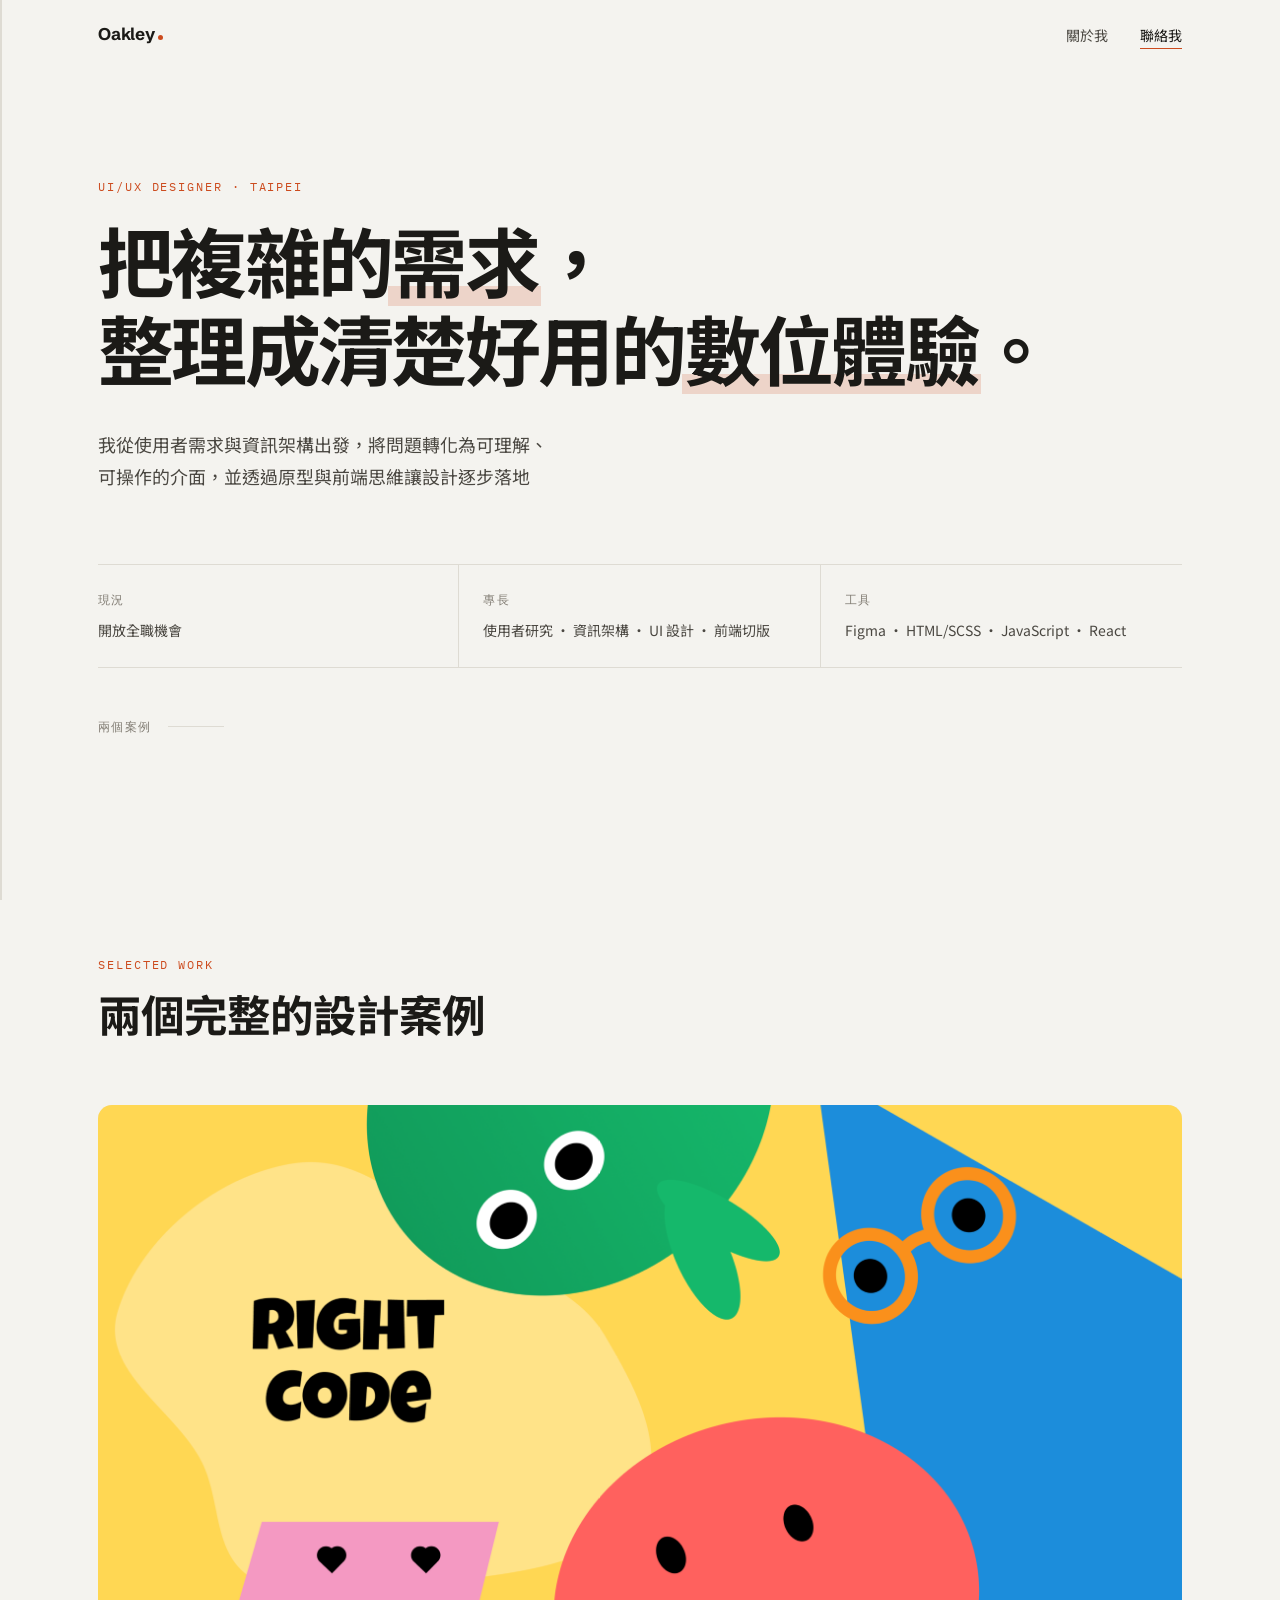
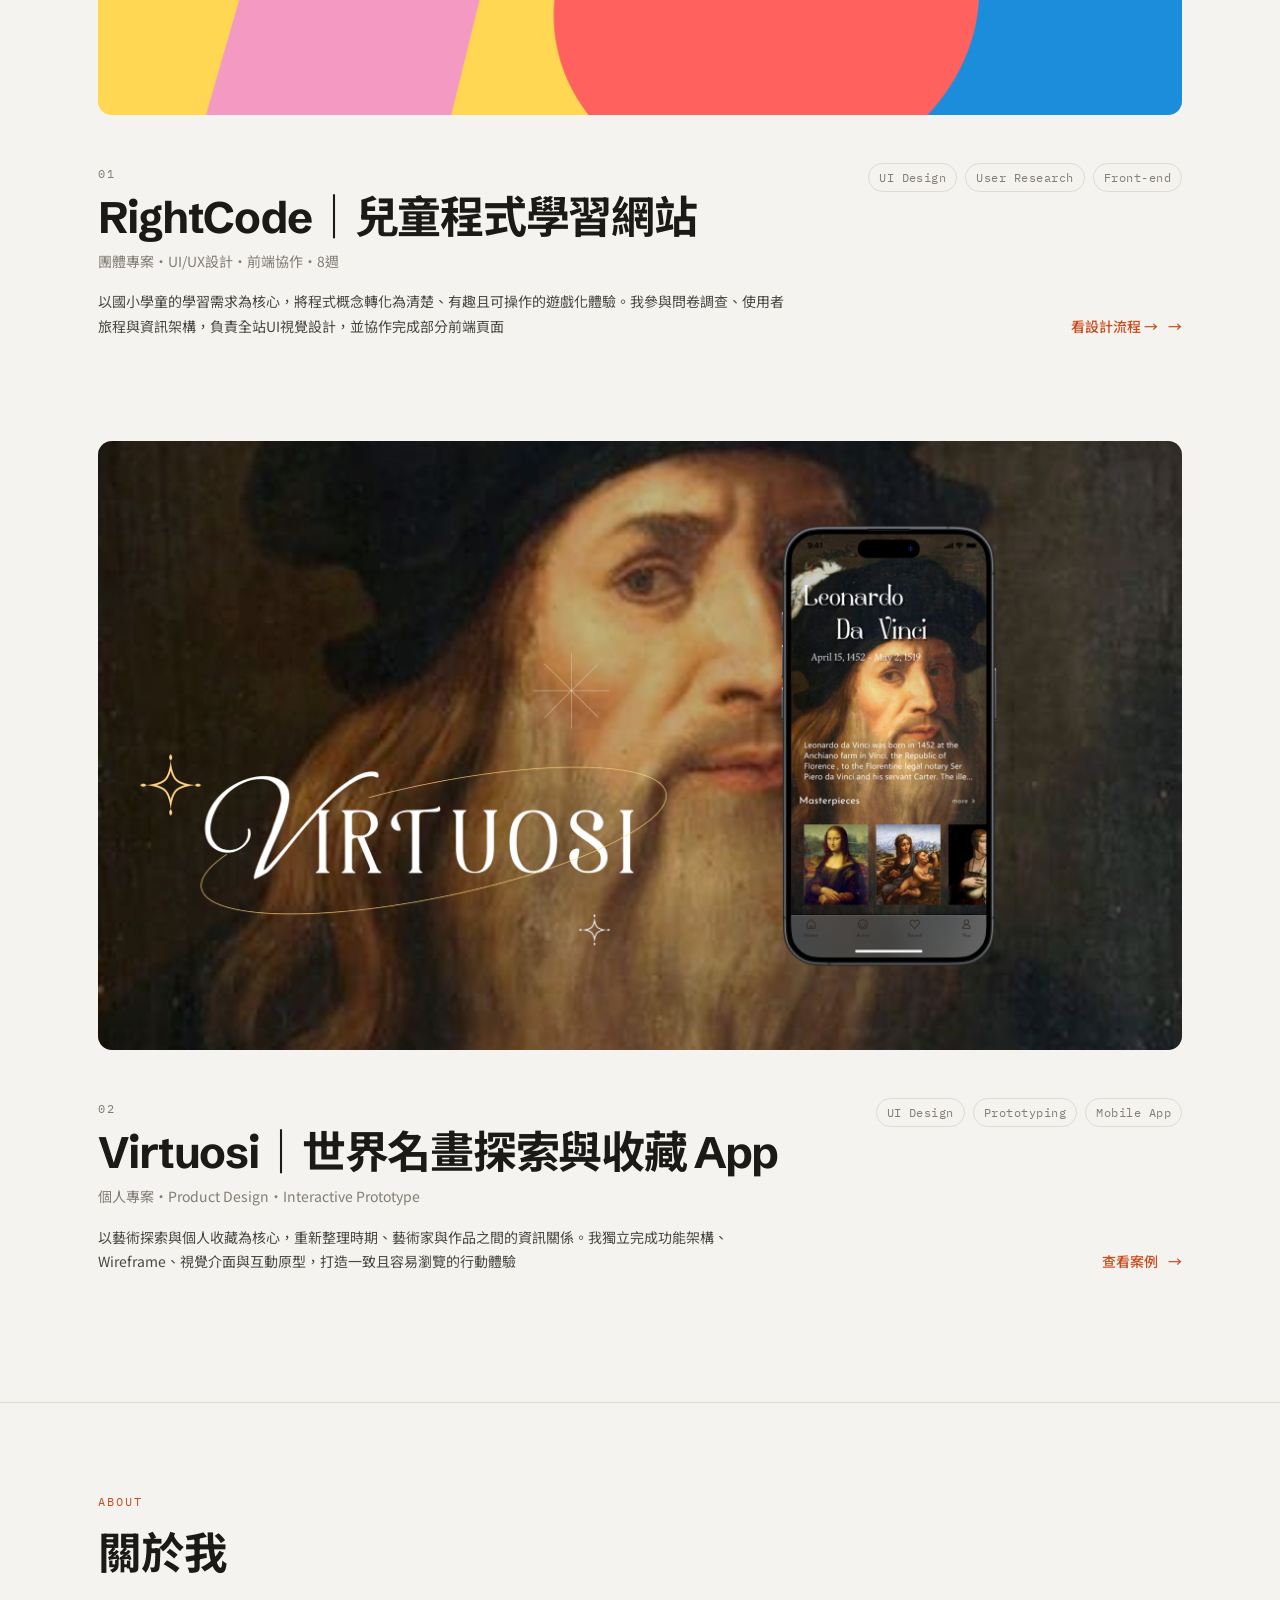
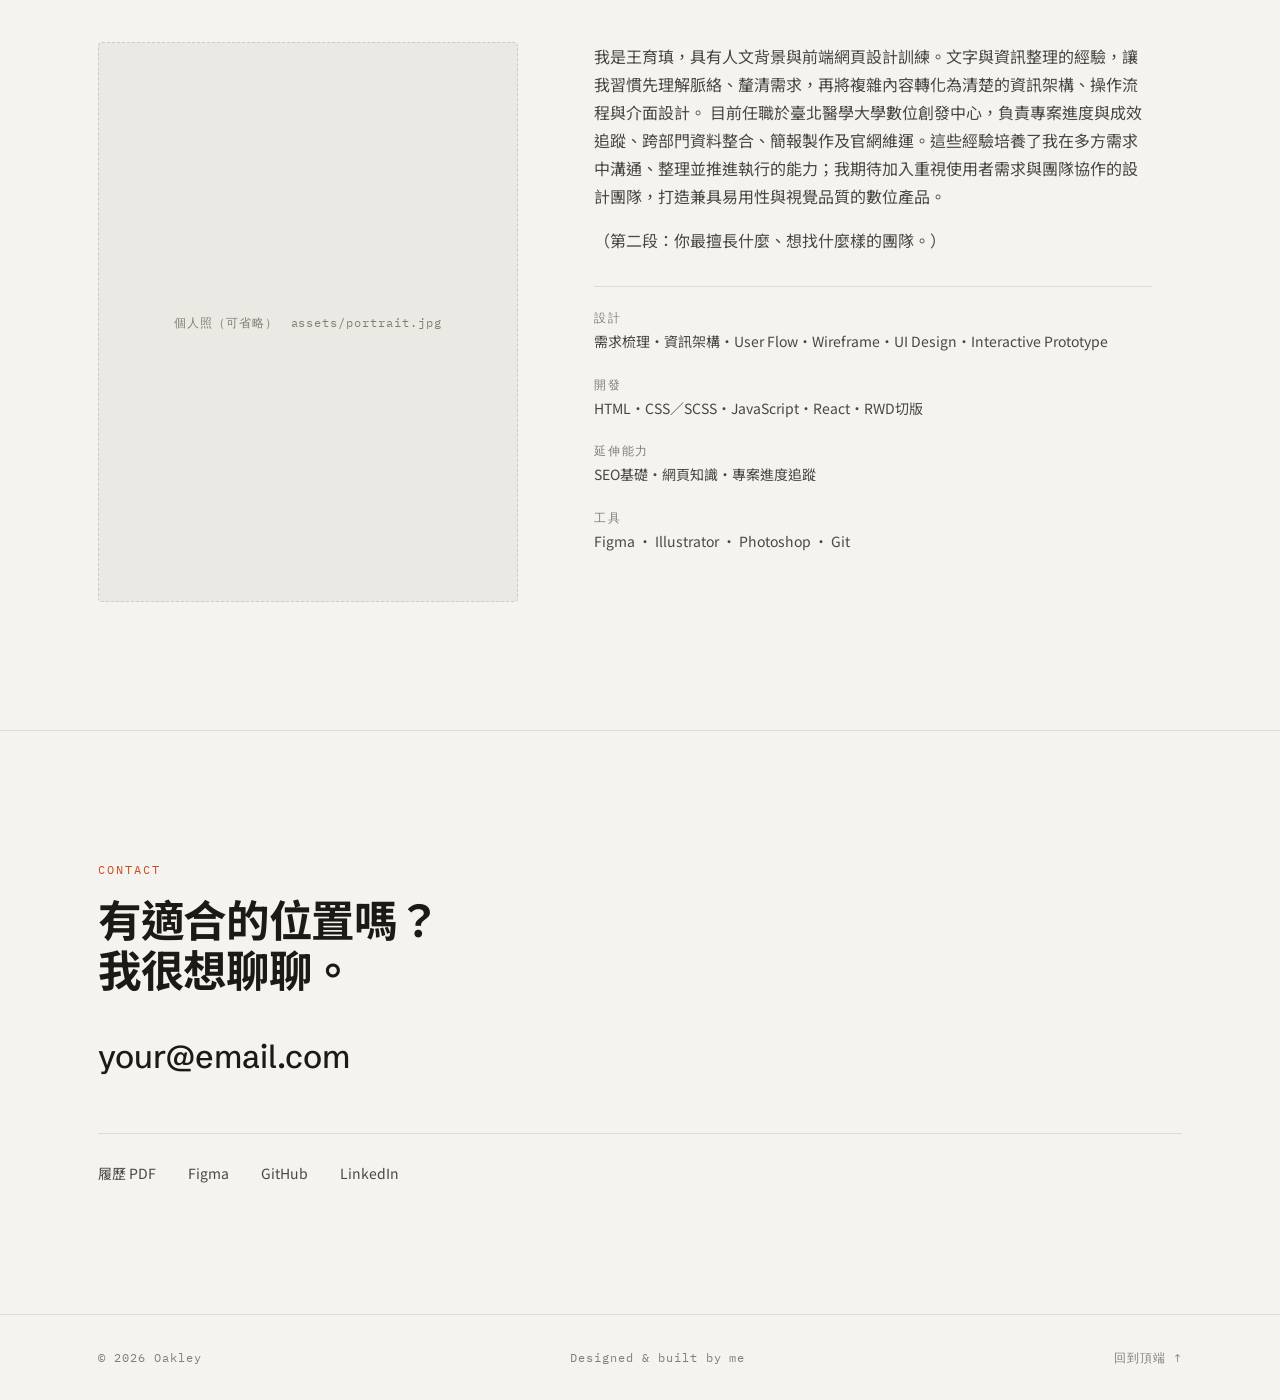
==== commit ba7f0633: "修正首頁錨點跳轉留白過大問題，並更新文案內容 - #work / #about 錨點改設在區塊標題容器上，避免捲動後被 section 自身 padding 往下推 - 新增首頁專屬的 .work /" ====
--- a/index.html
+++ b/index.html
@@ -15,7 +15,7 @@
 <link rel="preconnect" href="https://fonts.googleapis.com">
 <link rel="preconnect" href="https://fonts.gstatic.com" crossorigin>
 <link href="https://fonts.googleapis.com/css2?family=IBM+Plex+Mono:wght@400;500&family=Noto+Sans+TC:wght@400;500;700&family=Schibsted+Grotesk:wght@400;500;700&display=swap" rel="stylesheet">
-<link rel="stylesheet" href="styles.css">
+<link rel="stylesheet" href="styles.css?v=3">
 </head>
 
 <body id="top">
@@ -54,14 +54,13 @@
       <p class="eyebrow">UI/UX Designer · Taipei</p>
 
       <h1 class="hero__title">
-        把散亂的<span class="hero__em">研究結果</span>，<br>
-        收成一眼就懂的<span class="hero__em">介面</span>。
+        把複雜的<span class="hero__em">需求</span>，<br>
+        整理成清楚好用的<span class="hero__em">數位體驗</span>。
       </h1>
 
       <p class="hero__lead">
         <!-- ✏️ 這段用你自己的話改寫，2 句話講完「你怎麼工作」 -->
-        我習慣從問卷與訪談開始，把需求整理成資訊架構，再一路做到高保真介面與前端實作。
-        下面兩個案例，完整記錄了這個過程。
+       我從使用者需求與資訊架構出發，將問題轉化為可理解、可操作的介面，並透過原型與前端思維讓設計逐步落地
       </p>
 
       <ul class="hero__meta">
@@ -82,9 +81,9 @@
     ═══ 02 專案區塊（核心）═══
     兩張大型預覽卡片，整張可點擊，直接導向獨立的專案頁。
   -->
-  <section class="section work" id="work">
+  <section class="section work">
     <div class="container">
-      <header class="section__head">
+      <header class="section__head" id="work">
         <p class="eyebrow">Selected work</p>
         <h2 class="section__title">兩個完整的設計案例</h2>
       </header>
@@ -103,19 +102,18 @@
             <div class="pcard__body">
               <div class="pcard__main">
                 <p class="pcard__index">01</p>
-                <h3 class="pcard__title">RightCode 來code</h3>
-                <p class="pcard__sub">給國小到國中孩子的程式學習網站</p>
-                <p class="pcard__desc">用故事、闖關與 IP 角色，把「太複雜」的程式語言變成孩子敢動手的第一堂課。</p>
+                <h3 class="pcard__title">RightCode｜兒童程式學習網站</h3>
+                <p class="pcard__sub">團體專案・UI/UX設計・前端協作・8週</p>
+                <p class="pcard__desc">以國小學童的學習需求為核心，將程式概念轉化為清楚、有趣且可操作的遊戲化體驗。我參與問卷調查、使用者旅程與資訊架構，負責全站UI視覺設計，並協作完成部分前端頁面</p>
               </div>
 
               <div class="pcard__aside">
                 <ul class="tag-list">
-                  <li class="tag">UI/UX</li>
-                  <li class="tag">Web Design</li>
+                  <li class="tag">UI Design</li>
                   <li class="tag">User Research</li>
                   <li class="tag">Front-end</li>
                 </ul>
-                <span class="pcard__cta">看設計流程</span>
+                <span class="pcard__cta">看設計流程 →</span>
               </div>
             </div>
           </a>
@@ -133,18 +131,18 @@
             <div class="pcard__body">
               <div class="pcard__main">
                 <p class="pcard__index">02</p>
-                <h3 class="pcard__title">Virtuosi</h3>
-                <p class="pcard__sub">西洋經典名畫介紹與收藏 App</p>
-                <p class="pcard__desc">在一張畫、一段生平、一個時期之間，安排出讓人願意一直往下看的閱讀層級。</p>
+                <h3 class="pcard__title">Virtuosi｜世界名畫探索與收藏 App</h3>
+                <p class="pcard__sub">個人專案・Product Design・Interactive Prototype</p>
+                <p class="pcard__desc">以藝術探索與個人收藏為核心，重新整理時期、藝術家與作品之間的資訊關係。我獨立完成功能架構、Wireframe、視覺介面與互動原型，打造一致且容易瀏覽的行動體驗</p>
               </div>
 
               <div class="pcard__aside">
                 <ul class="tag-list">
-                  <li class="tag">UI/UX</li>
-                  <li class="tag">App Design</li>
+                  <li class="tag">UI Design</li>
                   <li class="tag">Prototyping</li>
+                  <li class="tag">Mobile App</li>
                 </ul>
-                <span class="pcard__cta">看畫面思考</span>
+                <span class="pcard__cta">查看案例</span>
               </div>
             </div>
           </a>
@@ -155,9 +153,9 @@
   </section>
 
  <!-- ═══ 03 關於我 ═══ -->
- <section class="section about" id="about">
+ <section class="section about">
   <div class="container">
-    <header class="section__head">
+    <header class="section__head" id="about">
       <p class="eyebrow">About</p>
       <h2 class="section__title">關於我</h2>
     </header>
@@ -170,17 +168,23 @@
       </div>
 
       <div class="about__text prose">
-        <p><!-- ✏️ 第一段：你是誰、你怎麼開始做設計。 -->（第一段：你是誰、你怎麼開始做設計。）</p>
+        <p><!-- ✏️ 第一段：你是誰、你怎麼開始做設計。 -->我是王育瑱，具有人文背景與前端網頁設計訓練。文字與資訊整理的經驗，讓我習慣先理解脈絡、釐清需求，再將複雜內容轉化為清楚的資訊架構、操作流程與介面設計。
+
+目前任職於臺北醫學大學數位創發中心，負責專案進度與成效追蹤、跨部門資料整合、簡報製作及官網維運。這些經驗培養了我在多方需求中溝通、整理並推進執行的能力；我期待加入重視使用者需求與團隊協作的設計團隊，打造兼具易用性與視覺品質的數位產品。</p>
         <p><!-- ✏️ 第二段：你最擅長什麼、想找什麼樣的團隊。 -->（第二段：你最擅長什麼、想找什麼樣的團隊。）</p>
 
         <ul class="skill-list">
           <li class="skill-list__group">
             <h4>設計</h4>
-            <p>使用者研究 · 資訊架構 · 線框稿 · UI 設計 · 設計系統 · 互動原型</p>
+            <p>需求梳理・資訊架構・User Flow・Wireframe・UI Design・Interactive Prototype</p>
           </li>
           <li class="skill-list__group">
             <h4>開發</h4>
-            <p>HTML · SCSS · JavaScript · React · RWD 切版</p>
+            <p>HTML・CSS／SCSS・JavaScript・React・RWD切版</p>
+          </li>
+         <li class="skill-list__group">
+            <h4>延伸能力</h4>
+            <p>SEO基礎・網頁知識・專案進度追蹤</p>
           </li>
           <li class="skill-list__group">
             <h4>工具</h4>
@@ -222,6 +226,6 @@
   </div>
 </footer>
 
-<script src="main.js" defer></script>
+<script src="main.js?v=3" defer></script>
 </body>
 </html>
--- a/styles.css
+++ b/styles.css
@@ -293,7 +293,7 @@
 .hero__title {
   font-size: var(--fs-display);
   margin-top: var(--sp-3);
-  max-width: 16ch;
+  max-width: max-content;
   letter-spacing: -0.035em;
   position: relative;
   z-index: 0;
@@ -393,8 +393,28 @@
 .section__head { margin-bottom: clamp(2.5rem, 5vw, 4rem); }
 .section__title { font-size: var(--fs-h2); margin-top: var(--sp-2); }
 
+/* 首頁錨點跳轉（#work、#about）：
+   html 已有全站 scroll-padding-top: head-h + sp-2（84px），
+   這裡的 scroll-margin-top 會與其相加，
+   最終落點 = head-h + sp-2 + 1rem ≈ 導覽列下方 32px。
+   錨點直接設在標題容器上，不再是留白很大的外層 section，
+   所以捲動落點不會被 section 自己的 padding-top 往下推。 */
+#work,
+#about {
+  scroll-margin-top: 1rem;
+}
+
 
 /* ---------- 8. 首頁：大型專案預覽卡片 ------------------------ */
+/* 只在首頁的 .work 覆寫 padding-top，不動全站共用的 .section 規則，
+   避免影響 RightCode / Virtuosi 專案頁。padding-bottom 沿用 --section-y。 */
+.work {
+  padding-top: clamp(4.5rem, 8vw, 5.5rem); /* 桌面 ≈72–88px */
+}
+@media (max-width: 700px) {
+  .work { padding-top: clamp(3rem, 10vw, 4rem); } /* 手機 ≈48–64px */
+}
+
 .work__list { display: grid; gap: clamp(3.5rem, 8vw, 7rem); }
 
 .pcard { position: relative; }
@@ -473,7 +493,7 @@
   font-size: var(--fs-small);
   /* 用 em 不用 ch：ch 是「0」的字寬，中文字體下會比預期窄很多，
      44ch 實際只有 24 個中文字，卡片左欄會空一大半。1em ≈ 1 個中文字。 */
-  max-width: 34em;
+  max-width: -webkit-fill-available;
 }
 
 .tag-list {
@@ -563,7 +583,15 @@
 
 
 /* ---------- 10. 關於我 --------------------------------------- */
-.about { border-top: 1px solid var(--rule); }
+/* 只在首頁的 .about 覆寫 padding-top，不動全站共用的 .section 規則。
+   padding-bottom 沿用 --section-y，保留區塊呼吸感。 */
+.about {
+  border-top: 1px solid var(--rule);
+  padding-top: clamp(4.5rem, 8vw, 5.5rem); /* 桌面 ≈72–88px */
+}
+@media (max-width: 700px) {
+  .about { padding-top: clamp(3rem, 10vw, 4rem); } /* 手機 ≈48–64px */
+}
 
 .about__grid { display: grid; gap: var(--sp-6); }
 @media (min-width: 860px) {
@@ -911,8 +939,8 @@
   .anno--reverse { grid-template-columns: minmax(0, 7fr) minmax(0, 5fr); }
   .anno--reverse .anno__media { order: 2; }
 }
-.anno__media { max-width: 320px; }
-@media (min-width: 860px) { .anno__media { max-width: 380px; } }
+/* 手機畫面統一 312×675（靜態截圖與 .device 影片元件都是這個盒） */
+.anno__media { max-width: 312px; }
 .anno__title { font-size: var(--fs-h4); margin-bottom: var(--sp-3); }
 .anno__list { display: grid; gap: var(--sp-3); }
 .anno__list li {
@@ -973,86 +1001,77 @@
 }
 
 
-/* ---- 互動原型（Figma embed，點擊才載入）-------------------- */
-.proto {
+/* ---- 手機示範影片（影片 + 透明機身外框 PNG 疊層）--------------
+   三層：.device（尺寸／定位／RWD）
+         .device__screen（絕對定位在螢幕開口，負責圓角裁切）
+         .device__frame（透明外框 PNG，永遠壓在影片上方）
+
+   校準數值全部集中在 .device 的 custom properties，單位是外框
+   PNG 的原始像素（760×1559）。要微調螢幕位置，只改這裡。
+   量法：外框 PNG 透明區域的直邊在 x=34 / 725、y=30 / 1529，
+   四角弧線以半徑 94px 擬合；Dynamic Island 是 PNG 裡不透明的
+   一塊（220×65，距螢幕上緣 19px），所以外框層自然會把它蓋在
+   影片上，不需要另外處理。 */
+.device {
+  --frame-w: 760;          /* 外框 PNG 寬（px） */
+  --frame-h: 1559;         /* 外框 PNG 高（px） */
+  --screen-top: 30;        /* 螢幕開口距外框上緣 */
+  --screen-right: 35;      /* 距右緣 */
+  --screen-bottom: 30;     /* 距下緣 */
+  --screen-left: 34;       /* 距左緣 */
+  --screen-radius: 94;     /* 螢幕圓角半徑 */
+  --screen-bg: #C9C7B6;    /* 影片載入前的底色：取自登入頁的米灰 */
+
   position: relative;
   width: 100%;
-  max-width: 440px;
-  margin: var(--sp-6) auto 0;
-  /* 實測 460×900 時手機幾乎填滿 Figma 的檢視框，黑邊最少 */
-  aspect-ratio: 1 / 1.96;
-  border-radius: var(--radius-lg);
+  aspect-ratio: var(--frame-w) / var(--frame-h);
+  /* 讓圓角可以用 cqw 跟著元件寬度等比縮放 */
+  container-type: inline-size;
+}
+
+.device__screen {
+  position: absolute;
+  top:    calc(var(--screen-top)    / var(--frame-h) * 100%);
+  right:  calc(var(--screen-right)  / var(--frame-w) * 100%);
+  bottom: calc(var(--screen-bottom) / var(--frame-h) * 100%);
+  left:   calc(var(--screen-left)   / var(--frame-w) * 100%);
+  --_r: calc(var(--screen-radius) / var(--frame-w) * 100cqw);
+  border-radius: var(--_r);
+  /* overflow + clip-path 兩道都做：Safari 硬體解碼的 <video>
+     偶爾不吃 overflow:hidden 的圓角，clip-path 保證切得乾淨 */
   overflow: hidden;
-  background: var(--ink);
-}
-
-.proto iframe {
+  clip-path: inset(0 round var(--_r));
+  background: var(--screen-bg);
+  z-index: 1;
+}
+/* 不支援 container query 的舊瀏覽器：用最大顯示寬度（312px）換算 */
+@supports not (container-type: inline-size) {
+  .device__screen { --_r: calc(var(--screen-radius) / var(--frame-w) * 312px); }
+}
+
+.device__video {
   display: block;
   width: 100%;
   height: 100%;
-  border: 0;
-}
-
-.proto__launch {
-  position: absolute;
-  inset: 0;
-  padding: 0;
-  display: block;
-  cursor: pointer;
-  overflow: hidden;
-}
-.proto__poster {
+  object-fit: cover;
+}
+
+.device__frame {
   position: absolute;
   inset: 0;
   width: 100%;
   height: 100%;
-  object-fit: cover;
-  transition: transform .7s var(--ease-out), filter .5s var(--ease);
-  filter: saturate(.9) brightness(.86);
-}
-.proto__overlay {
-  position: absolute;
-  inset: 0;
-  display: grid;
-  place-content: center;
-  justify-items: center;
-  gap: 6px;
-  color: #fff;
-  text-shadow: 0 1px 12px rgb(0 0 0 / .5);
-}
-.proto__play {
-  width: 58px; height: 58px;
-  border-radius: 50%;
-  border: 1.5px solid rgb(255 255 255 / .85);
-  background: rgb(0 0 0 / .28);
-  backdrop-filter: blur(3px);
-  -webkit-backdrop-filter: blur(3px);
-  display: grid;
-  place-items: center;
-  margin-bottom: var(--sp-1);
-  transition: transform .45s var(--ease-out), background .45s var(--ease);
-}
-/* 用 CSS 畫三角形，不依賴字型或圖檔 */
-.proto__play::after {
-  content: "";
-  border-style: solid;
-  border-width: 9px 0 9px 14px;
-  border-color: transparent transparent transparent #fff;
-  margin-left: 4px;
-}
-.proto__label { font-size: var(--fs-small); font-weight: 500; }
-.proto__note {
-  font-family: var(--font-mono);
-  font-size: 11px;
-  letter-spacing: .08em;
-  opacity: .8;
-}
-
-@media (hover: hover) {
-  .proto__launch:hover .proto__poster { transform: scale(1.04); filter: saturate(1) brightness(.78); }
-  .proto__launch:hover .proto__play { transform: scale(1.08); background: rgb(0 0 0 / .42); }
-}
-.proto__launch:focus-visible { outline: 2px solid var(--accent); outline-offset: -4px; }
+  z-index: 2;
+  pointer-events: none;
+}
+
+/* 放在 .anno__media 裡時，維持原本靜態截圖的 312×675 外框盒：
+   舊截圖是 760×1559 用 contain 置中在 312/675 的盒子裡，
+   上下各留 (675/312 − 1559/760)/2 ≈ 5.6% 的空隙。
+   用同樣的上下邊距，元件的視覺尺寸與位置就和原本完全一致。 */
+.anno__media .device {
+  margin-block: calc((675 / 312 - var(--frame-h) / var(--frame-w)) / 2 * 100%);
+}
 
 /* 字型清單：規範圖的文字版，補上「實際用在哪裡」 */
 .fontlist {
@@ -1106,7 +1125,10 @@
 
 /* 手機 mockup：760×1559，含機身外框且四周透明。
    比例要用原尺寸，並用 contain，才不會把機身邊緣切掉。 */
-.ph--phone { aspect-ratio: 760 / 1559; }
+/* 312×675（= iPhone 14 的 390×844 等比縮小），與互動原型一致。
+   截圖含機身外框、原始比例是 760×1559，所以用 contain 置中，
+   不裁掉機身；上下多出來的空隙是頁面底色，看不出來。 */
+.ph--phone { aspect-ratio: 312 / 675; }
 /* 提高一級：.ph > img 的 cover 定義在後面，同權重會蓋掉這裡 */
 .ph.ph--phone > img { object-fit: contain; }
 
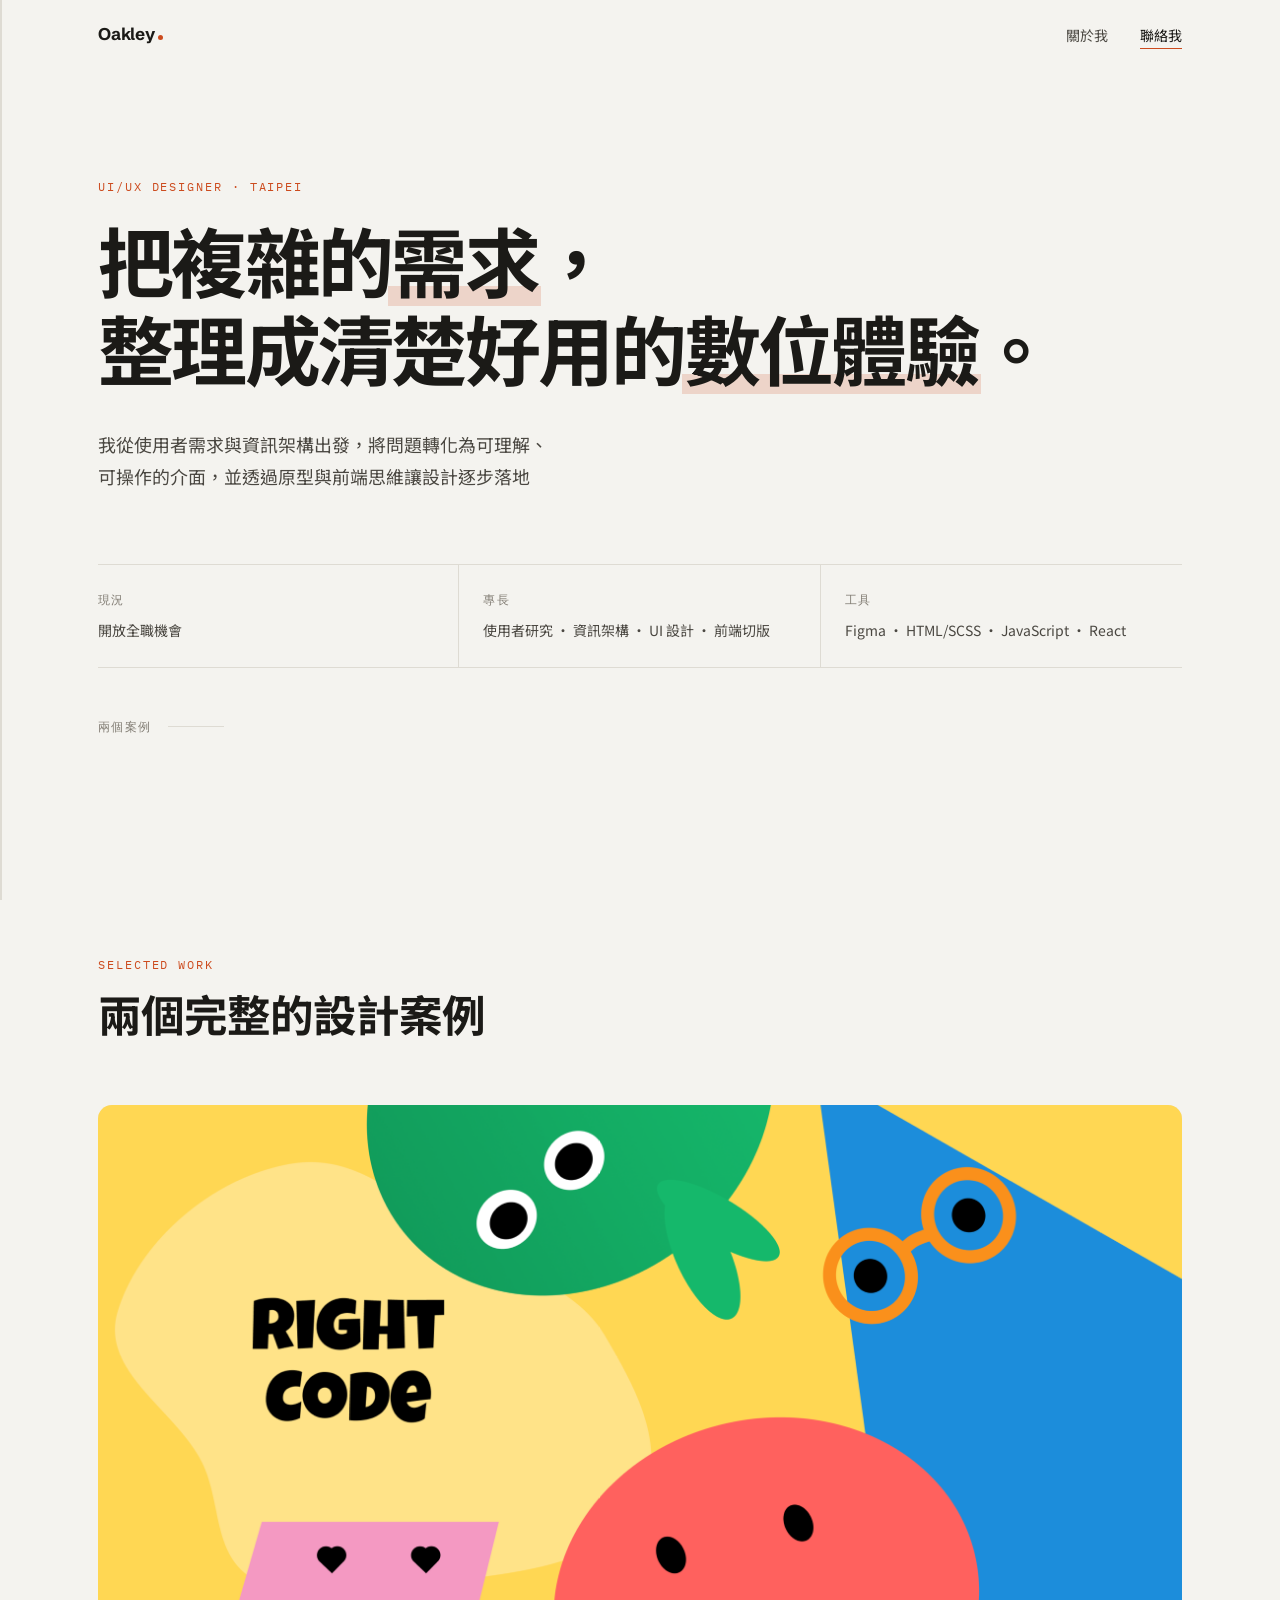
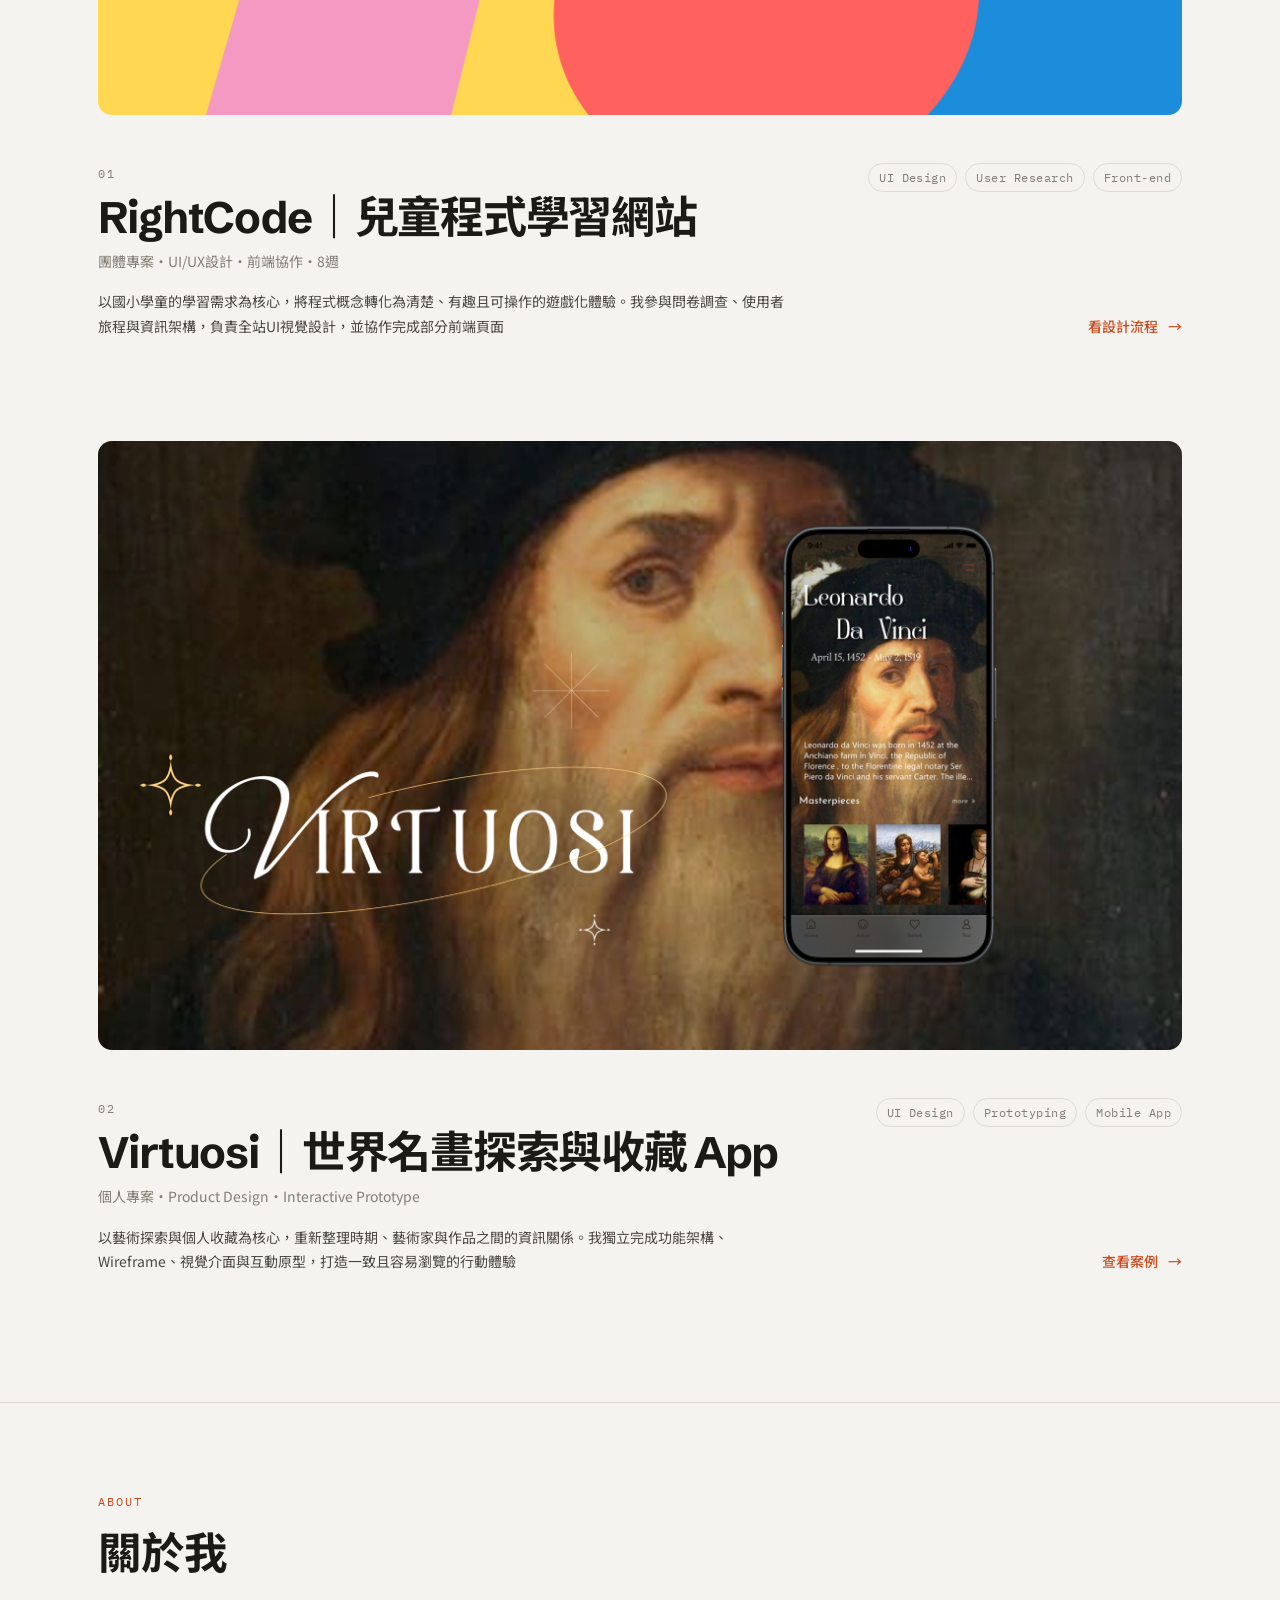
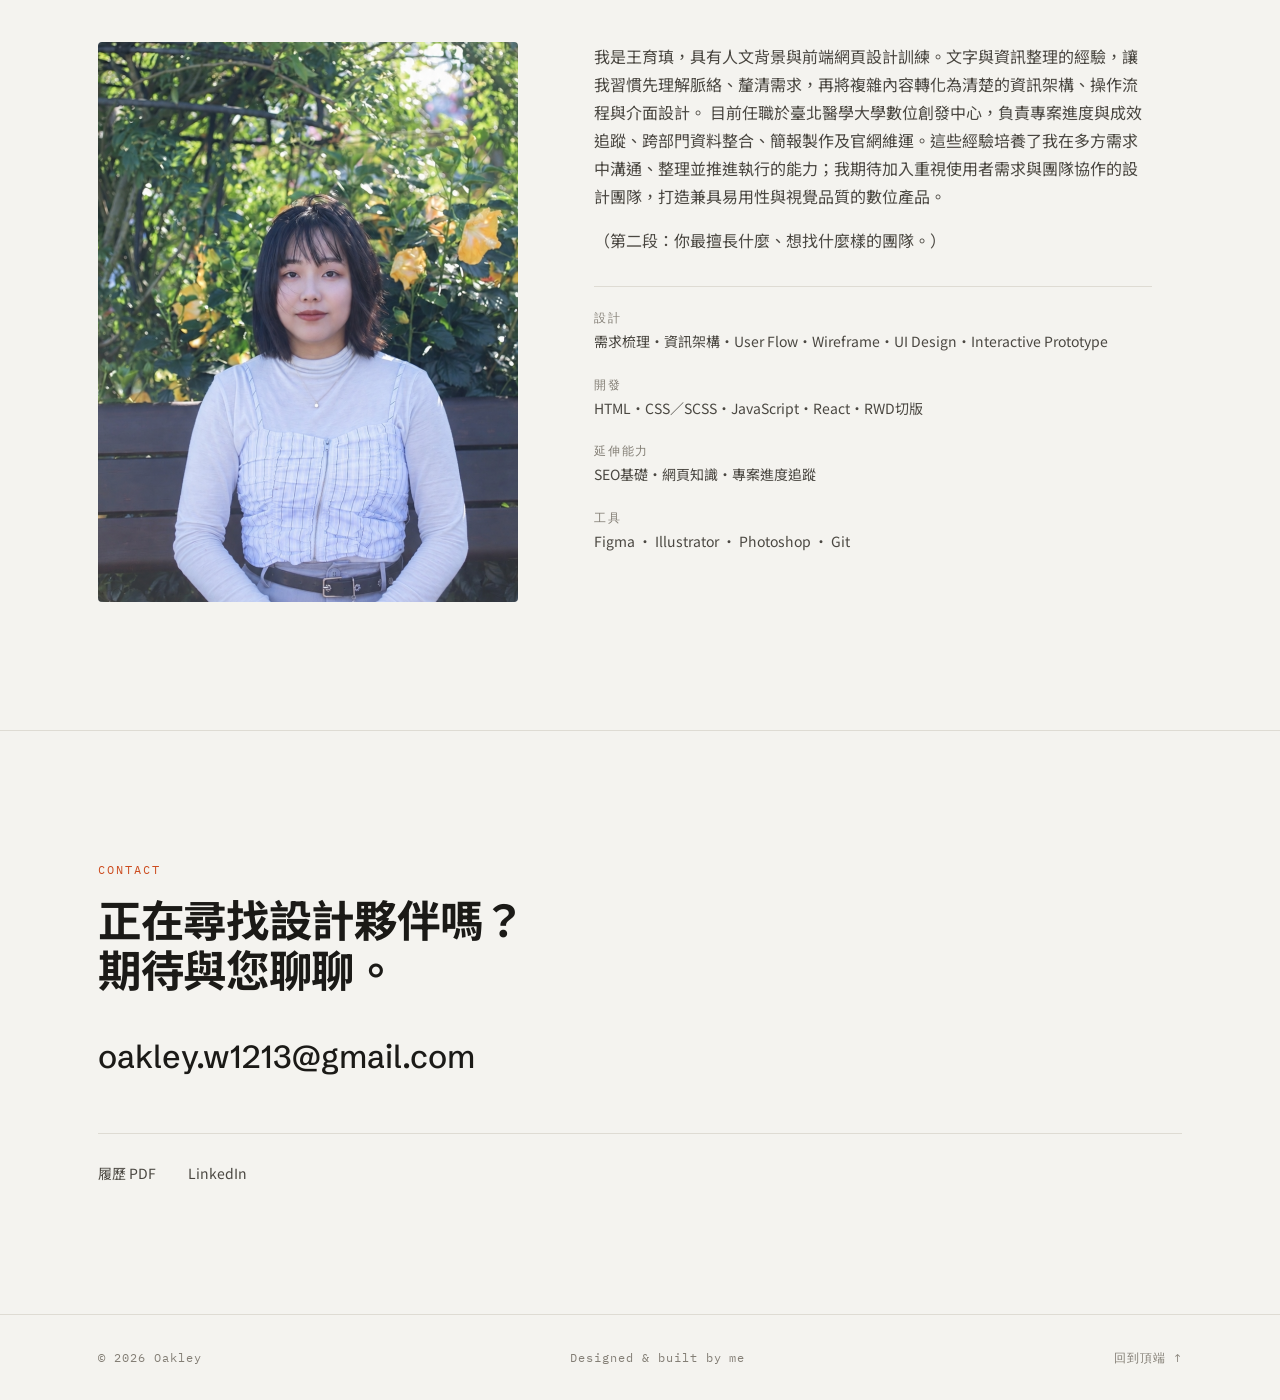
==== commit 2877956b: "內容更改" ====
--- a/index.html
+++ b/index.html
@@ -113,7 +113,7 @@
                   <li class="tag">User Research</li>
                   <li class="tag">Front-end</li>
                 </ul>
-                <span class="pcard__cta">看設計流程 →</span>
+                <span class="pcard__cta">看設計流程</span>
               </div>
             </div>
           </a>
@@ -163,7 +163,7 @@
     <div class="about__grid">
       <div class="about__portrait">
         <div class="ph ph--3x4" data-ph="個人照（可省略）　assets/portrait.jpg">
-          <!-- <img src="assets/portrait.jpg" alt="Oakley"> -->
+          <img src="assets/home/personal-photo.png" alt="Oakley">
         </div>
       </div>
 
@@ -202,14 +202,12 @@
   <section class="section contact" id="contact">
     <div class="container">
       <p class="eyebrow">Contact</p>
-      <h2 class="contact__title">有適合的位置嗎？<br>我很想聊聊。</h2>
-
-      <a class="contact__mail" href="mailto:your@email.com">your@email.com<!-- ✏️ --></a>
+      <h2 class="contact__title">正在尋找設計夥伴嗎？<br>期待與您聊聊。</h2>
+
+      <a class="contact__mail" href="mailto:your@email.com">oakley.w1213@gmail.com<!-- ✏️ --></a>
 
       <ul class="contact__links">
         <li><a href="#" target="_blank" rel="noopener">履歷 PDF<!-- ✏️ --></a></li>
-        <li><a href="#" target="_blank" rel="noopener">Figma<!-- ✏️ --></a></li>
-        <li><a href="#" target="_blank" rel="noopener">GitHub<!-- ✏️ --></a></li>
         <li><a href="#" target="_blank" rel="noopener">LinkedIn<!-- ✏️ --></a></li>
       </ul>
     </div>
--- a/styles.css
+++ b/styles.css
@@ -805,6 +805,80 @@
   color: var(--ink-soft);
 }
 
+/* 問卷資訊列（說明總回覆數，避免被誤讀成兩組各有一份樣本） */
+.survey-meta {
+  display: flex;
+  flex-wrap: wrap;
+  gap: var(--sp-2) var(--sp-6);
+  margin-top: var(--sp-4);
+  padding-top: var(--sp-3);
+  border-top: 1px solid var(--rule);
+}
+.survey-meta li { display: flex; align-items: baseline; gap: 8px; }
+.survey-meta__k {
+  font-family: var(--font-mono);
+  font-size: var(--fs-mono);
+  letter-spacing: .1em;
+  text-transform: uppercase;
+  color: var(--ink-mute);
+}
+.survey-meta__v { font-size: var(--fs-small); color: var(--ink-soft); }
+
+/* 研究洞察卡 */
+.insight-grid { margin-top: clamp(2rem, 5vw, 3rem); }
+
+.insight-card {
+  border: 1px solid var(--rule);
+  border-radius: var(--radius);
+  background: var(--paper-card);
+  padding: clamp(1.5rem, 3vw, 2rem);
+}
+.insight-card__label {
+  font-family: var(--font-mono);
+  font-size: var(--fs-mono);
+  letter-spacing: .14em;
+  text-transform: uppercase;
+  color: var(--accent);
+}
+
+.insight-card__stats {
+  display: flex;
+  flex-wrap: wrap;
+  gap: var(--sp-3) var(--sp-4);
+  margin-top: var(--sp-3);
+  padding-top: var(--sp-3);
+  border-top: 1px solid var(--rule);
+}
+.insight-card__stats li { flex: 1 1 100px; }
+.insight-card__num {
+  font-family: var(--font-display);
+  font-size: var(--fs-h3);
+  font-weight: 700;
+  line-height: 1;
+  letter-spacing: -0.03em;
+  color: var(--accent);
+}
+.insight-card__stat-label {
+  margin-top: var(--sp-1);
+  font-size: var(--fs-small);
+  color: var(--ink-soft);
+}
+
+.insight-card__row { margin-top: var(--sp-4); }
+.insight-card__row-label {
+  font-family: var(--font-mono);
+  font-size: var(--fs-mono);
+  letter-spacing: .1em;
+  text-transform: uppercase;
+  color: var(--ink-mute);
+}
+.insight-card__row-text {
+  margin-top: var(--sp-1);
+  font-size: var(--fs-small);
+  color: var(--ink-soft);
+  line-height: 1.6;
+}
+
 /* 引言 */
 .pull-quote {
   margin-top: var(--sp-6);
